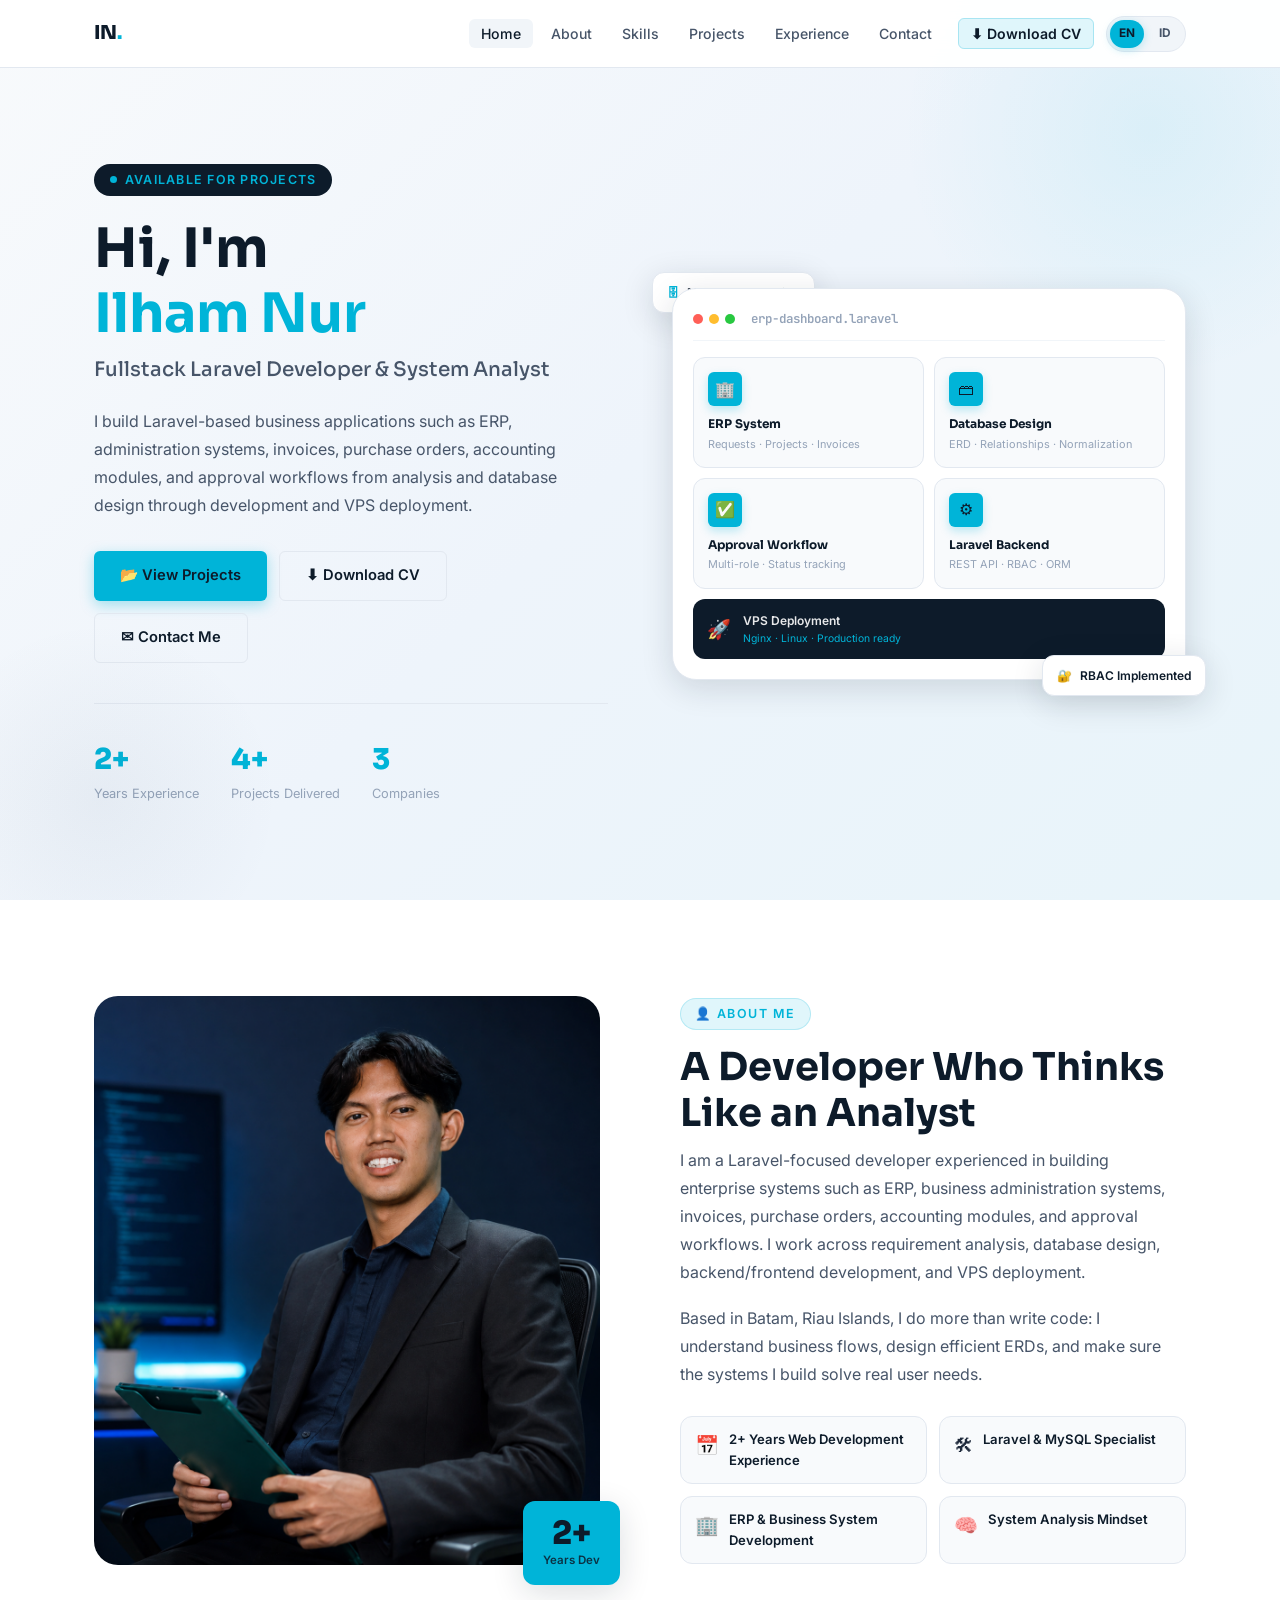
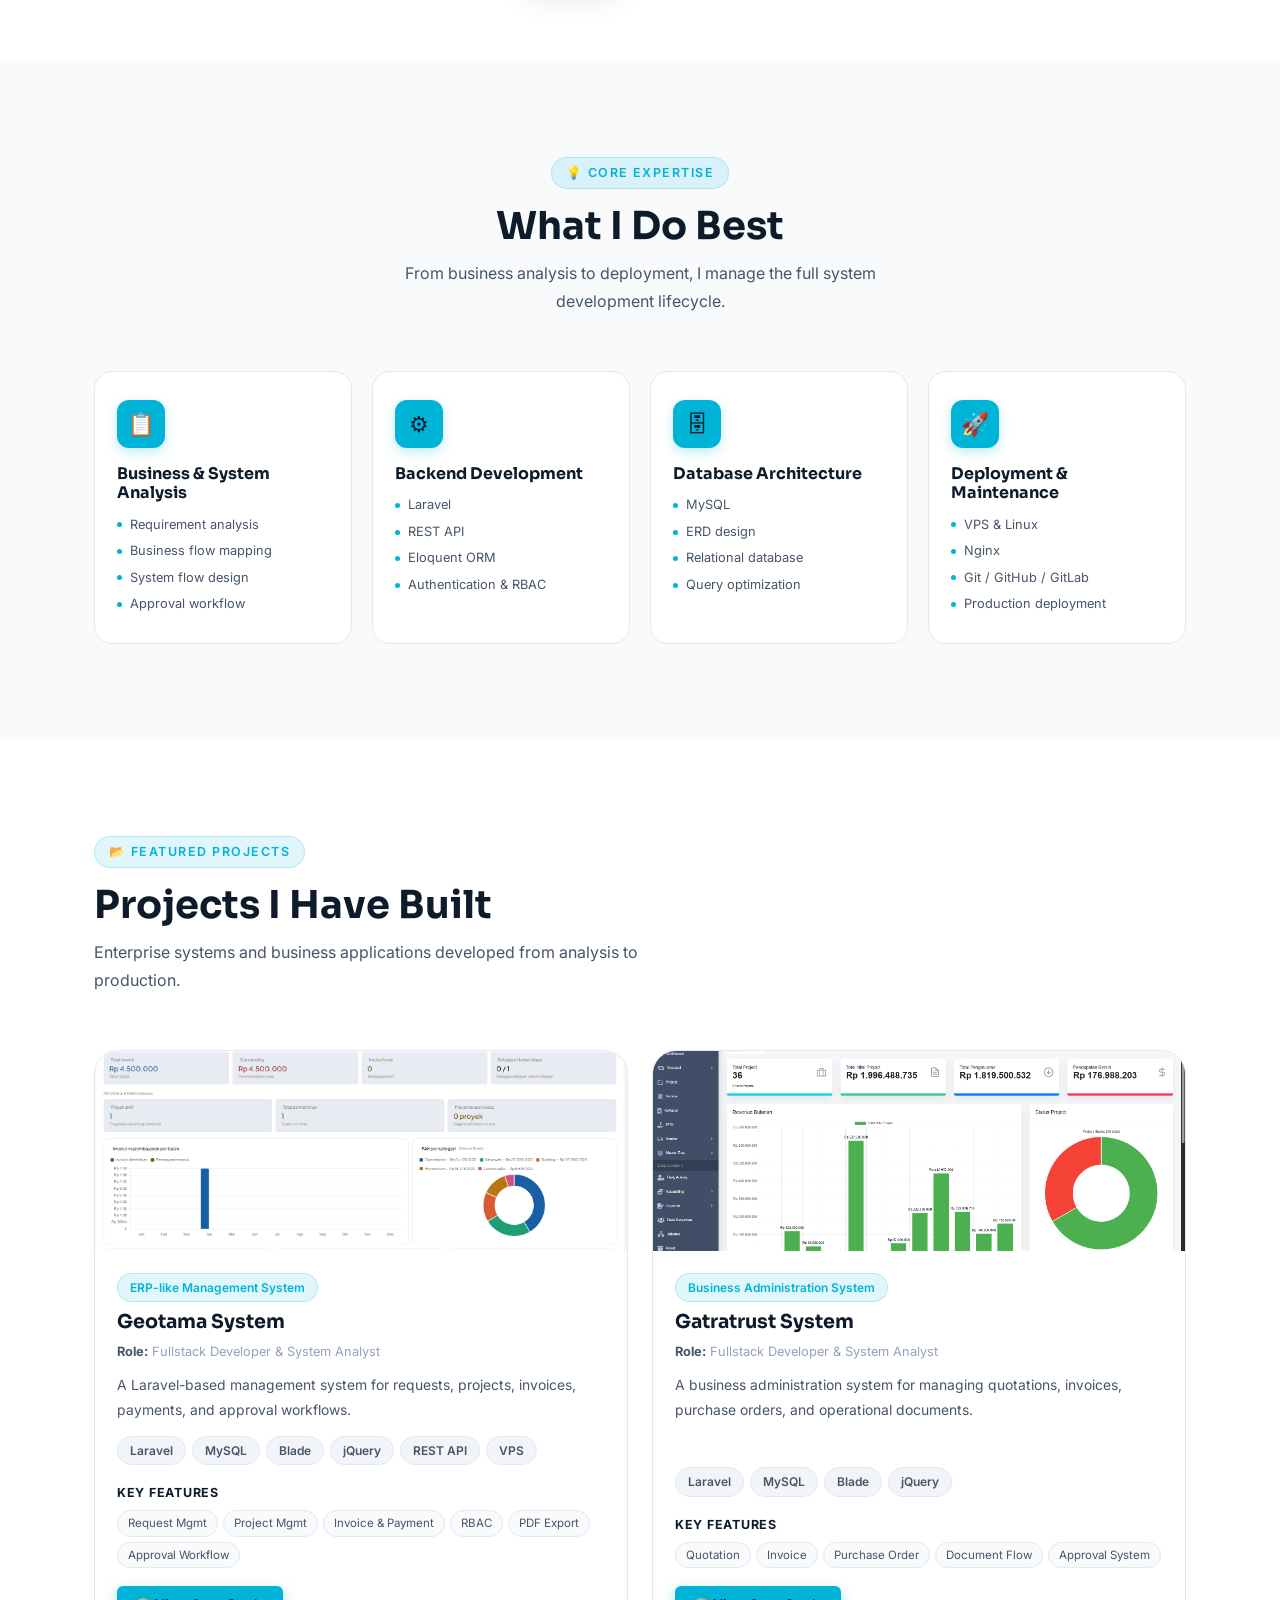
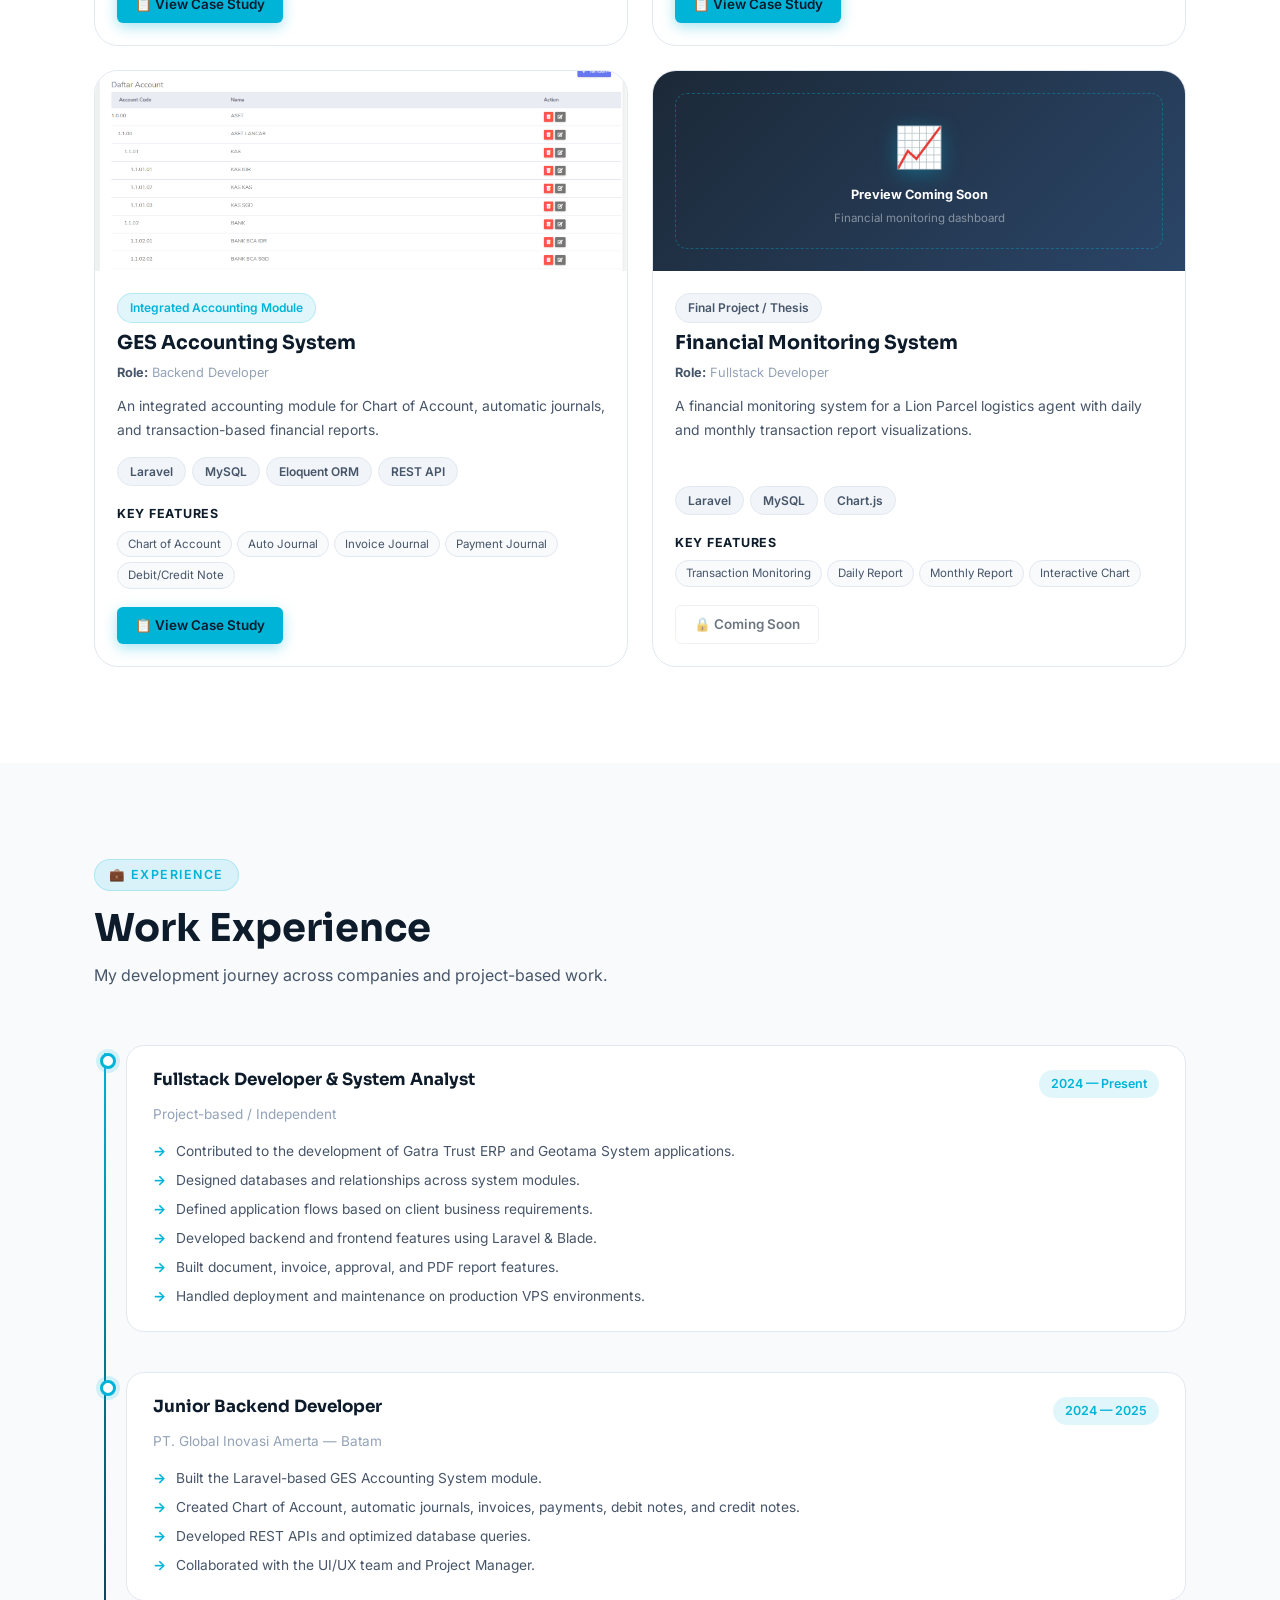
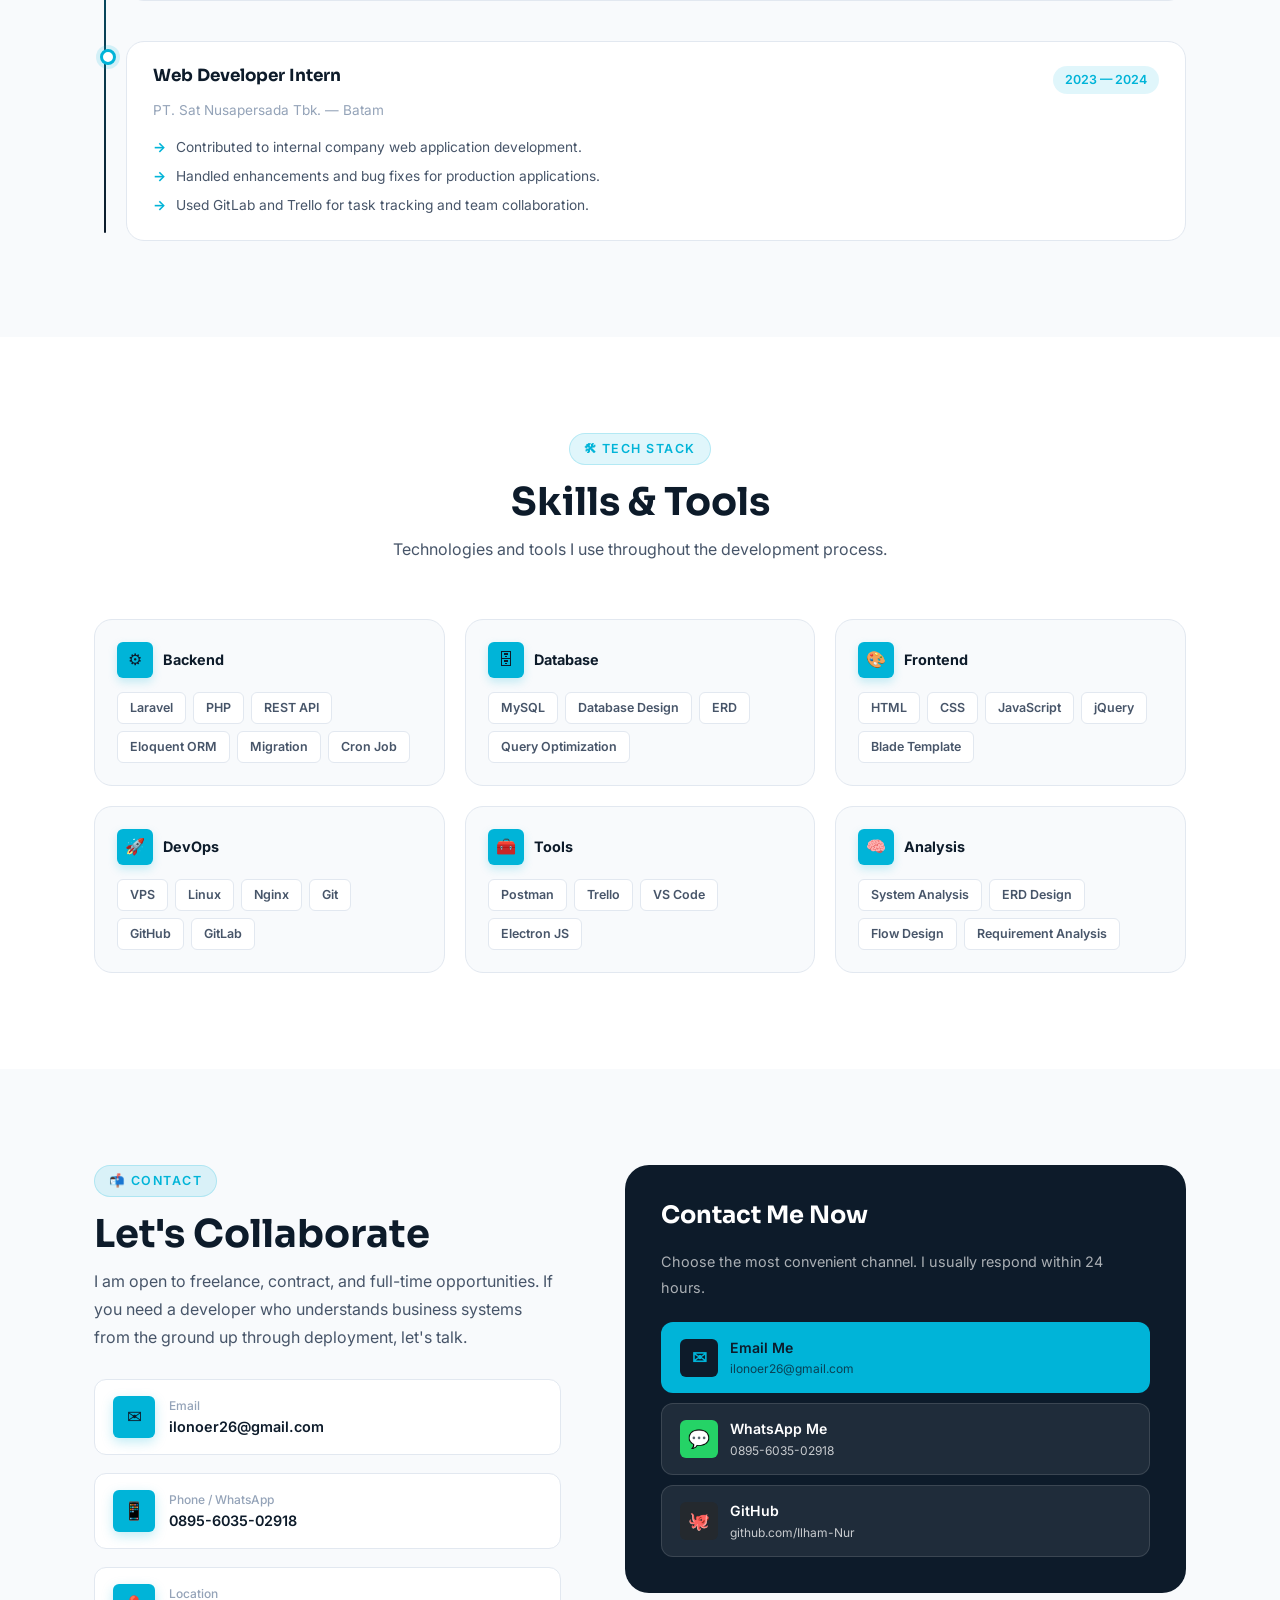
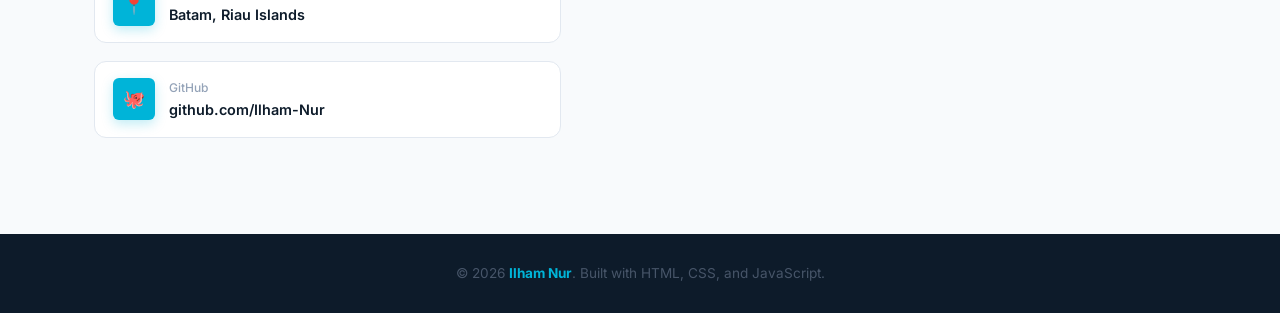
==== index.html @ fcacffdc "Initial portfolio website" ====
<!DOCTYPE html>
<html lang="en">
<head>
  <meta charset="UTF-8" />
  <meta name="viewport" content="width=device-width, initial-scale=1.0" />
  <title>Ilham Nur — Fullstack Laravel Developer & System Analyst | Batam</title>
  <meta name="description" content="Ilham Nur portfolio — Fullstack Laravel Developer & System Analyst based in Batam. Experienced in building ERP, administration systems, accounting modules, and approval workflows from analysis to deployment." />
  <meta name="keywords" content="Laravel Developer, System Analyst, ERP, Fullstack Developer, Batam, PHP, MySQL, REST API, Web Developer" />
  <meta property="og:title"       content="Ilham Nur — Fullstack Laravel Developer & System Analyst" />
  <meta property="og:description" content="Professional portfolio of Ilham Nur. Laravel, ERP systems, business administration, accounting modules, Batam." />
  <meta property="og:type"        content="website" />
  <meta property="og:image"       content="assets/img/profile.png" />
  <link rel="icon" href="assets/img/favicon.ico" type="image/x-icon" />
  <link rel="stylesheet" href="assets/css/style.css" />
  <link rel="preconnect" href="https://fonts.googleapis.com" />
  <link rel="preconnect" href="https://fonts.gstatic.com" crossorigin />
  <link href="https://fonts.googleapis.com/css2?family=Sora:wght@400;600;700;800&family=Inter:wght@400;500;600&family=JetBrains+Mono:wght@500&display=swap" rel="stylesheet" />
</head>
<body>

<!-- ═══════════════════════════════════════════
     NAVBAR
═══════════════════════════════════════════ -->
<nav class="navbar" role="navigation" aria-label="Main navigation">
  <div class="nav-inner">
    <a class="nav-logo" href="#home">IN<span>.</span></a>
    <ul class="nav-links">
      <li><a href="#home"       class="active">Home</a></li>
      <li><a href="#about">About</a></li>
      <li><a href="#expertise">Skills</a></li>
      <li><a href="#projects">Projects</a></li>
      <li><a href="#experience">Experience</a></li>
      <li><a href="#contact">Contact</a></li>
      <li><a href="assets/cv/Ilham-Nur-CV.pdf" class="nav-cv" download>⬇ Download CV</a></li>
      <li class="nav-lang" aria-label="Language selector">
        <button type="button" class="lang-btn active" data-lang-option="en">EN</button>
        <button type="button" class="lang-btn" data-lang-option="id">ID</button>
      </li>
    </ul>
    <button class="nav-hamburger" aria-label="Toggle menu" aria-expanded="false">
      <span></span><span></span><span></span>
    </button>
  </div>
</nav>

<!-- Mobile Menu -->
<nav class="nav-mobile" aria-label="Mobile navigation">
  <a href="#home">Home</a>
  <a href="#about">About</a>
  <a href="#expertise">Skills</a>
  <a href="#projects">Projects</a>
  <a href="#experience">Experience</a>
  <a href="#contact">Contact</a>
  <a href="assets/cv/Ilham-Nur-CV.pdf" class="nav-cv" download>⬇ Download CV</a>
  <div class="nav-lang nav-lang-mobile" aria-label="Language selector">
    <button type="button" class="lang-btn active" data-lang-option="en">EN</button>
    <button type="button" class="lang-btn" data-lang-option="id">ID</button>
  </div>
</nav>

<!-- ═══════════════════════════════════════════
     HERO
═══════════════════════════════════════════ -->
<section class="hero" id="home">
  <div class="container">
    <div class="hero-inner">

      <!-- Left: Text -->
      <div class="hero-left">
        <div class="hero-tag">
          <span class="dot"></span> Available for Projects
        </div>
        <h1 class="hero-title">Hi, I'm<br><span class="accent">Ilham Nur</span></h1>
        <p class="hero-role">Fullstack Laravel Developer &amp; System Analyst</p>
        <p class="hero-desc">
          I build Laravel-based business applications such as ERP, administration systems, invoices,
          purchase orders, accounting modules, and approval workflows from analysis and database design
          through development and VPS deployment.
        </p>
        <div class="hero-cta">
          <a href="#projects" class="btn btn-primary">📂 View Projects</a>
          <a href="assets/cv/Ilham-Nur-CV.pdf" class="btn btn-outline" download>⬇ Download CV</a>
          <a href="#contact" class="btn btn-outline">✉ Contact Me</a>
        </div>
        <div class="hero-stats">
          <div>
            <div class="hero-stat-num">
              <span class="counter" data-target="2" data-suffix="+">0+</span>
            </div>
            <div class="hero-stat-label">Years Experience</div>
          </div>
          <div>
            <div class="hero-stat-num">
              <span class="counter" data-target="4" data-suffix="+">0+</span>
            </div>
            <div class="hero-stat-label">Projects Delivered</div>
          </div>
          <div>
            <div class="hero-stat-num">
              <span class="counter" data-target="3" data-suffix="">0</span>
            </div>
            <div class="hero-stat-label">Companies</div>
          </div>
        </div>
      </div>

      <!-- Right: Dashboard Mockup -->
      <div class="hero-visual">
        <div style="position:relative;">
          <div class="hero-float-badge top-left">
            <span class="fbi">🗄</span> MySQL ERD Design
          </div>
          <div class="hero-dashboard">
            <div class="dash-header">
              <div class="dash-dots">
                <span></span><span></span><span></span>
              </div>
              <span class="dash-title">erp-dashboard.laravel</span>
            </div>
            <div class="dash-grid">
              <div class="dash-card">
                <div class="dash-card-icon">🏢</div>
                <div class="dash-card-label">ERP System</div>
                <div class="dash-card-sub">Requests · Projects · Invoices</div>
              </div>
              <div class="dash-card">
                <div class="dash-card-icon">🗃</div>
                <div class="dash-card-label">Database Design</div>
                <div class="dash-card-sub">ERD · Relationships · Normalization</div>
              </div>
              <div class="dash-card">
                <div class="dash-card-icon">✅</div>
                <div class="dash-card-label">Approval Workflow</div>
                <div class="dash-card-sub">Multi-role · Status tracking</div>
              </div>
              <div class="dash-card">
                <div class="dash-card-icon">⚙</div>
                <div class="dash-card-label">Laravel Backend</div>
                <div class="dash-card-sub">REST API · RBAC · ORM</div>
              </div>
            </div>
            <div class="dash-bottom">
              <div class="dash-bottom-icon">🚀</div>
              <div>
                <div class="dash-bottom-text">VPS Deployment</div>
                <div class="dash-bottom-sub">Nginx · Linux · Production ready</div>
              </div>
            </div>
          </div>
          <div class="hero-float-badge bottom-right">
            <span class="fbi">🔐</span> RBAC Implemented
          </div>
        </div>
      </div>

    </div>
  </div>
</section>

<!-- ═══════════════════════════════════════════
     ABOUT
═══════════════════════════════════════════ -->
<section class="about section" id="about">
  <div class="container">
    <div class="about-inner">

      <div class="about-img-wrap reveal">
        <div class="about-img-box">
          <img src="assets/img/profile.png" alt="Profile photo of Ilham Nur — Fullstack Laravel Developer"
               onerror="this.style.display='none'; this.nextElementSibling.style.display='block';" />
          <div class="about-img-placeholder" style="display:none;">
            <div class="pi-icon">👨‍💻</div>
            <div class="pi-text">profile.png</div>
          </div>
        </div>
        <div class="about-accent">
          <div class="num">2<span style="color:var(--navy)">+</span></div>
          <div class="lbl">Years Dev</div>
        </div>
      </div>

      <div class="reveal">
        <span class="section-label">👤 About Me</span>
        <h2 class="section-title">A Developer Who Thinks Like an Analyst</h2>
        <p style="margin-bottom:18px;">
          I am a Laravel-focused developer experienced in building enterprise systems such as ERP,
          business administration systems, invoices, purchase orders, accounting modules, and approval workflows.
          I work across requirement analysis, database design, backend/frontend development,
          and VPS deployment.
        </p>
        <p>
          Based in Batam, Riau Islands, I do more than write code: I understand business flows,
          design efficient ERDs, and make sure the systems I build solve real user needs.
        </p>
        <div class="about-highlights">
          <div class="about-hl">
            <div class="about-hl-icon">📅</div>
            <div class="about-hl-text">2+ Years Web Development Experience</div>
          </div>
          <div class="about-hl">
            <div class="about-hl-icon">🛠</div>
            <div class="about-hl-text">Laravel &amp; MySQL Specialist</div>
          </div>
          <div class="about-hl">
            <div class="about-hl-icon">🏢</div>
            <div class="about-hl-text">ERP &amp; Business System Development</div>
          </div>
          <div class="about-hl">
            <div class="about-hl-icon">🧠</div>
            <div class="about-hl-text">System Analysis Mindset</div>
          </div>
        </div>
      </div>

    </div>
  </div>
</section>

<!-- ═══════════════════════════════════════════
     CORE EXPERTISE
═══════════════════════════════════════════ -->
<section class="expertise section" id="expertise">
  <div class="container">
    <div class="section-header text-center">
      <span class="section-label">💡 Core Expertise</span>
      <h2 class="section-title">What I Do Best</h2>
      <p class="section-sub">From business analysis to deployment, I manage the full system development lifecycle.</p>
    </div>
    <div class="expertise-grid">

      <div class="exp-card reveal">
        <div class="exp-icon">📋</div>
        <h3 class="exp-title">Business &amp; System Analysis</h3>
        <ul class="exp-list">
          <li class="exp-item">Requirement analysis</li>
          <li class="exp-item">Business flow mapping</li>
          <li class="exp-item">System flow design</li>
          <li class="exp-item">Approval workflow</li>
        </ul>
      </div>

      <div class="exp-card reveal">
        <div class="exp-icon">⚙</div>
        <h3 class="exp-title">Backend Development</h3>
        <ul class="exp-list">
          <li class="exp-item">Laravel</li>
          <li class="exp-item">REST API</li>
          <li class="exp-item">Eloquent ORM</li>
          <li class="exp-item">Authentication &amp; RBAC</li>
        </ul>
      </div>

      <div class="exp-card reveal">
        <div class="exp-icon">🗄</div>
        <h3 class="exp-title">Database Architecture</h3>
        <ul class="exp-list">
          <li class="exp-item">MySQL</li>
          <li class="exp-item">ERD design</li>
          <li class="exp-item">Relational database</li>
          <li class="exp-item">Query optimization</li>
        </ul>
      </div>

      <div class="exp-card reveal">
        <div class="exp-icon">🚀</div>
        <h3 class="exp-title">Deployment &amp; Maintenance</h3>
        <ul class="exp-list">
          <li class="exp-item">VPS &amp; Linux</li>
          <li class="exp-item">Nginx</li>
          <li class="exp-item">Git / GitHub / GitLab</li>
          <li class="exp-item">Production deployment</li>
        </ul>
      </div>

    </div>
  </div>
</section>

<!-- ═══════════════════════════════════════════
     PROJECTS
═══════════════════════════════════════════ -->
<section class="projects section" id="projects">
  <div class="container">
    <div class="section-header">
      <span class="section-label">📂 Featured Projects</span>
      <h2 class="section-title">Projects I Have Built</h2>
      <p class="section-sub">Enterprise systems and business applications developed from analysis to production.</p>
    </div>
    <div class="projects-grid">

      <!-- Geotama System -->
      <div class="project-card reveal">
        <div class="project-img">
          <img src="assets/img/geotama/dashboard.png" alt="Geotama System — ERP-like Dashboard Screenshot"
               onerror="this.style.display='none'; this.nextElementSibling.style.display='block';" />
          <div class="project-img-placeholder" style="display:none;">
            <div class="pip-icon">🏢</div>
            <div class="pip-text">Geotama dashboard screenshot</div>
          </div>
        </div>
        <div class="project-body">
          <div class="project-label">
            <span class="badge badge-cyan">ERP-like Management System</span>
          </div>
          <h3 class="project-title">Geotama System</h3>
          <p class="project-role"><strong>Role:</strong> Fullstack Developer &amp; System Analyst</p>
          <p class="project-desc">
            A Laravel-based management system for requests, projects, invoices, payments, and approval workflows.
          </p>
          <div class="project-tech">
            <span class="badge">Laravel</span>
            <span class="badge">MySQL</span>
            <span class="badge">Blade</span>
            <span class="badge">jQuery</span>
            <span class="badge">REST API</span>
            <span class="badge">VPS</span>
          </div>
          <div class="project-features">
            <div class="project-features-title">Key Features</div>
            <div class="project-feature-list">
              <span class="feature-tag">Request Mgmt</span>
              <span class="feature-tag">Project Mgmt</span>
              <span class="feature-tag">Invoice &amp; Payment</span>
              <span class="feature-tag">RBAC</span>
              <span class="feature-tag">PDF Export</span>
              <span class="feature-tag">Approval Workflow</span>
            </div>
          </div>
          <div class="project-footer">
            <a href="projects/geotama-system.html" class="btn btn-primary btn-sm">📋 View Case Study</a>
          </div>
        </div>
      </div>

      <!-- Gatratrust System -->
      <div class="project-card reveal">
        <div class="project-img">
          <img src="assets/img/gatra/dashboard-gatra.png" alt="Gatratrust System — Business Administration Screenshot"
               onerror="this.style.display='none'; this.nextElementSibling.style.display='block';" />
          <div class="project-img-placeholder" style="display:none;">
            <div class="pip-icon">📄</div>
            <div class="pip-text">Gatratrust dashboard screenshot</div>
          </div>
        </div>
        <div class="project-body">
          <div class="project-label">
            <span class="badge badge-cyan">Business Administration System</span>
          </div>
          <h3 class="project-title">Gatratrust System</h3>
          <p class="project-role"><strong>Role:</strong> Fullstack Developer &amp; System Analyst</p>
          <p class="project-desc">
            A business administration system for managing quotations, invoices, purchase orders, and operational documents.
          </p>
          <div class="project-tech">
            <span class="badge">Laravel</span>
            <span class="badge">MySQL</span>
            <span class="badge">Blade</span>
            <span class="badge">jQuery</span>
          </div>
          <div class="project-features">
            <div class="project-features-title">Key Features</div>
            <div class="project-feature-list">
              <span class="feature-tag">Quotation</span>
              <span class="feature-tag">Invoice</span>
              <span class="feature-tag">Purchase Order</span>
              <span class="feature-tag">Document Flow</span>
              <span class="feature-tag">Approval System</span>
            </div>
          </div>
          <div class="project-footer">
            <a href="projects/gatratrust-system.html" class="btn btn-primary btn-sm">📋 View Case Study</a>
          </div>
        </div>
      </div>

      <!-- GES Accounting -->
      <div class="project-card reveal">
        <div class="project-img">
          <img src="assets/img/ges/chart-of-account.png" alt="GES Accounting System — Accounting Module Screenshot"
               onerror="this.style.display='none'; this.nextElementSibling.style.display='block';" />
          <div class="project-img-placeholder" style="display:none;">
            <div class="pip-icon">📊</div>
            <div class="pip-text">GES accounting screenshot</div>
          </div>
        </div>
        <div class="project-body">
          <div class="project-label">
            <span class="badge badge-cyan">Integrated Accounting Module</span>
          </div>
          <h3 class="project-title">GES Accounting System</h3>
          <p class="project-role"><strong>Role:</strong> Backend Developer</p>
          <p class="project-desc">
            An integrated accounting module for Chart of Account, automatic journals, and transaction-based financial reports.
          </p>
          <div class="project-tech">
            <span class="badge">Laravel</span>
            <span class="badge">MySQL</span>
            <span class="badge">Eloquent ORM</span>
            <span class="badge">REST API</span>
          </div>
          <div class="project-features">
            <div class="project-features-title">Key Features</div>
            <div class="project-feature-list">
              <span class="feature-tag">Chart of Account</span>
              <span class="feature-tag">Auto Journal</span>
              <span class="feature-tag">Invoice Journal</span>
              <span class="feature-tag">Payment Journal</span>
              <span class="feature-tag">Debit/Credit Note</span>
            </div>
          </div>
          <div class="project-footer">
            <a href="projects/ges-accounting-system.html" class="btn btn-primary btn-sm">📋 View Case Study</a>
          </div>
        </div>
      </div>

      <!-- Financial Monitoring -->
      <div class="project-card reveal">
        <div class="project-img project-img-empty">
          <div class="project-img-placeholder">
            <div class="pip-icon">📈</div>
            <div class="pip-text">Preview Coming Soon</div>
            <div class="pip-sub">Financial monitoring dashboard</div>
          </div>
        </div>
        <div class="project-body">
          <div class="project-label">
            <span class="badge">Final Project / Thesis</span>
          </div>
          <h3 class="project-title">Financial Monitoring System</h3>
          <p class="project-role"><strong>Role:</strong> Fullstack Developer</p>
          <p class="project-desc">
            A financial monitoring system for a Lion Parcel logistics agent with daily and monthly transaction report visualizations.
          </p>
          <div class="project-tech">
            <span class="badge">Laravel</span>
            <span class="badge">MySQL</span>
            <span class="badge">Chart.js</span>
          </div>
          <div class="project-features">
            <div class="project-features-title">Key Features</div>
            <div class="project-feature-list">
              <span class="feature-tag">Transaction Monitoring</span>
              <span class="feature-tag">Daily Report</span>
              <span class="feature-tag">Monthly Report</span>
              <span class="feature-tag">Interactive Chart</span>
            </div>
          </div>
          <div class="project-footer">
            <span class="btn btn-outline btn-sm" style="opacity:0.6;cursor:default;">🔒 Coming Soon</span>
          </div>
        </div>
      </div>

    </div>
  </div>
</section>

<!-- ═══════════════════════════════════════════
     EXPERIENCE
═══════════════════════════════════════════ -->
<section class="experience section" id="experience">
  <div class="container">
    <div class="section-header">
      <span class="section-label">💼 Experience</span>
      <h2 class="section-title">Work Experience</h2>
      <p class="section-sub">My development journey across companies and project-based work.</p>
    </div>
    <div class="timeline">

      <div class="tl-item reveal">
        <div class="tl-dot"></div>
        <div class="tl-card">
          <div class="tl-header">
            <h3 class="tl-title">Fullstack Developer &amp; System Analyst</h3>
            <span class="tl-period">2024 — Present</span>
          </div>
          <div class="tl-company">Project-based / Independent</div>
          <ul class="tl-list">
            <li>Contributed to the development of Gatra Trust ERP and Geotama System applications.</li>
            <li>Designed databases and relationships across system modules.</li>
            <li>Defined application flows based on client business requirements.</li>
            <li>Developed backend and frontend features using Laravel &amp; Blade.</li>
            <li>Built document, invoice, approval, and PDF report features.</li>
            <li>Handled deployment and maintenance on production VPS environments.</li>
          </ul>
        </div>
      </div>

      <div class="tl-item reveal">
        <div class="tl-dot"></div>
        <div class="tl-card">
          <div class="tl-header">
            <h3 class="tl-title">Junior Backend Developer</h3>
            <span class="tl-period">2024 — 2025</span>
          </div>
          <div class="tl-company">PT. Global Inovasi Amerta — Batam</div>
          <ul class="tl-list">
            <li>Built the Laravel-based GES Accounting System module.</li>
            <li>Created Chart of Account, automatic journals, invoices, payments, debit notes, and credit notes.</li>
            <li>Developed REST APIs and optimized database queries.</li>
            <li>Collaborated with the UI/UX team and Project Manager.</li>
          </ul>
        </div>
      </div>

      <div class="tl-item reveal">
        <div class="tl-dot"></div>
        <div class="tl-card">
          <div class="tl-header">
            <h3 class="tl-title">Web Developer Intern</h3>
            <span class="tl-period">2023 — 2024</span>
          </div>
          <div class="tl-company">PT. Sat Nusapersada Tbk. — Batam</div>
          <ul class="tl-list">
            <li>Contributed to internal company web application development.</li>
            <li>Handled enhancements and bug fixes for production applications.</li>
            <li>Used GitLab and Trello for task tracking and team collaboration.</li>
          </ul>
        </div>
      </div>

    </div>
  </div>
</section>

<!-- ═══════════════════════════════════════════
     SKILLS
═══════════════════════════════════════════ -->
<section class="skills section" id="skills">
  <div class="container">
    <div class="section-header text-center">
      <span class="section-label">🛠 Tech Stack</span>
      <h2 class="section-title">Skills &amp; Tools</h2>
      <p class="section-sub">Technologies and tools I use throughout the development process.</p>
    </div>
    <div class="skills-grid">

      <div class="skill-group reveal">
        <div class="skill-group-header">
          <div class="skill-group-icon">⚙</div>
          <div class="skill-group-name">Backend</div>
        </div>
        <div class="skill-badges">
          <span class="skill-badge">Laravel</span>
          <span class="skill-badge">PHP</span>
          <span class="skill-badge">REST API</span>
          <span class="skill-badge">Eloquent ORM</span>
          <span class="skill-badge">Migration</span>
          <span class="skill-badge">Cron Job</span>
        </div>
      </div>

      <div class="skill-group reveal">
        <div class="skill-group-header">
          <div class="skill-group-icon">🗄</div>
          <div class="skill-group-name">Database</div>
        </div>
        <div class="skill-badges">
          <span class="skill-badge">MySQL</span>
          <span class="skill-badge">Database Design</span>
          <span class="skill-badge">ERD</span>
          <span class="skill-badge">Query Optimization</span>
        </div>
      </div>

      <div class="skill-group reveal">
        <div class="skill-group-header">
          <div class="skill-group-icon">🎨</div>
          <div class="skill-group-name">Frontend</div>
        </div>
        <div class="skill-badges">
          <span class="skill-badge">HTML</span>
          <span class="skill-badge">CSS</span>
          <span class="skill-badge">JavaScript</span>
          <span class="skill-badge">jQuery</span>
          <span class="skill-badge">Blade Template</span>
        </div>
      </div>

      <div class="skill-group reveal">
        <div class="skill-group-header">
          <div class="skill-group-icon">🚀</div>
          <div class="skill-group-name">DevOps</div>
        </div>
        <div class="skill-badges">
          <span class="skill-badge">VPS</span>
          <span class="skill-badge">Linux</span>
          <span class="skill-badge">Nginx</span>
          <span class="skill-badge">Git</span>
          <span class="skill-badge">GitHub</span>
          <span class="skill-badge">GitLab</span>
        </div>
      </div>

      <div class="skill-group reveal">
        <div class="skill-group-header">
          <div class="skill-group-icon">🧰</div>
          <div class="skill-group-name">Tools</div>
        </div>
        <div class="skill-badges">
          <span class="skill-badge">Postman</span>
          <span class="skill-badge">Trello</span>
          <span class="skill-badge">VS Code</span>
          <span class="skill-badge">Electron JS</span>
        </div>
      </div>

      <div class="skill-group reveal">
        <div class="skill-group-header">
          <div class="skill-group-icon">🧠</div>
          <div class="skill-group-name">Analysis</div>
        </div>
        <div class="skill-badges">
          <span class="skill-badge">System Analysis</span>
          <span class="skill-badge">ERD Design</span>
          <span class="skill-badge">Flow Design</span>
          <span class="skill-badge">Requirement Analysis</span>
        </div>
      </div>

    </div>
  </div>
</section>

<!-- ═══════════════════════════════════════════
     CONTACT
═══════════════════════════════════════════ -->
<section class="contact section" id="contact">
  <div class="container">
    <div class="contact-inner">

      <div>
        <span class="section-label">📬 Contact</span>
        <h2 class="section-title">Let's Collaborate</h2>
        <p style="margin-bottom:8px;">
          I am open to freelance, contract, and full-time opportunities. If you need a developer
          who understands business systems from the ground up through deployment, let's talk.
        </p>
        <div class="contact-info">
          <div class="contact-item">
            <div class="contact-item-icon">✉</div>
            <div>
              <div class="contact-item-label">Email</div>
              <div class="contact-item-value">ilonoer26@gmail.com</div>
            </div>
          </div>
          <div class="contact-item">
            <div class="contact-item-icon">📱</div>
            <div>
              <div class="contact-item-label">Phone / WhatsApp</div>
              <div class="contact-item-value">0895-6035-02918</div>
            </div>
          </div>
          <div class="contact-item">
            <div class="contact-item-icon">📍</div>
            <div>
              <div class="contact-item-label">Location</div>
              <div class="contact-item-value">Batam, Riau Islands</div>
            </div>
          </div>
          <div class="contact-item">
            <div class="contact-item-icon">🐙</div>
            <div>
              <div class="contact-item-label">GitHub</div>
              <div class="contact-item-value">github.com/Ilham-Nur</div>
            </div>
          </div>
        </div>
      </div>

      <div class="contact-cta-card reveal">
        <h3 class="contact-cta-title">Contact Me Now</h3>
        <p class="contact-cta-desc">
          Choose the most convenient channel. I usually respond within 24 hours.
        </p>
        <div class="contact-cta-btns">
          <a href="mailto:ilonoer26@gmail.com" class="cta-btn cta-btn-email">
            <div class="cta-btn-icon">✉</div>
            <div>
              <div>Email Me</div>
              <div class="cta-btn-label">ilonoer26@gmail.com</div>
            </div>
          </a>
          <a href="https://wa.me/6289560350291" target="_blank" rel="noopener" class="cta-btn cta-btn-wa">
            <div class="cta-btn-icon">💬</div>
            <div>
              <div>WhatsApp Me</div>
              <div class="cta-btn-label">0895-6035-02918</div>
            </div>
          </a>
          <a href="https://github.com/Ilham-Nur" target="_blank" rel="noopener" class="cta-btn cta-btn-gh">
            <div class="cta-btn-icon">🐙</div>
            <div>
              <div>GitHub</div>
              <div class="cta-btn-label">github.com/Ilham-Nur</div>
            </div>
          </a>
        </div>
      </div>

    </div>
  </div>
</section>

<!-- ═══════════════════════════════════════════
     FOOTER
═══════════════════════════════════════════ -->
<footer class="footer">
  <div class="container">
    <p>© 2026 <strong>Ilham Nur</strong>. Built with HTML, CSS, and JavaScript.</p>
  </div>
</footer>

<!-- Back to top -->
<button class="back-to-top" aria-label="Back to top">↑</button>

<script src="assets/js/main.js"></script>
</body>
</html>
---- assets/css/style.css ----
/* ============================================================
   ILHAM NUR — PORTFOLIO STYLESHEET
   Style: Clean Corporate Dashboard / SaaS-like
   Colors: Navy, White, Light Gray, Cyan Accent
   ============================================================ */

/* ── CSS Variables ────────────────────────────────────────── */
:root {
  --navy:        #0D1B2A;
  --navy-light:  #162236;
  --navy-mid:    #1E3A5F;
  --cyan:        #00B4D8;
  --cyan-light:  #48CAE4;
  --cyan-dim:    rgba(0,180,216,0.12);
  --white:       #FFFFFF;
  --gray-50:     #F8FAFC;
  --gray-100:    #F1F5F9;
  --gray-200:    #E2E8F0;
  --gray-400:    #94A3B8;
  --gray-600:    #475569;
  --gray-800:    #1E293B;
  --text-main:   #1E293B;
  --text-sub:    #475569;
  --text-muted:  #94A3B8;
  --border:      #E2E8F0;
  --shadow-sm:   0 1px 3px rgba(0,0,0,0.08);
  --shadow-md:   0 4px 16px rgba(13,27,42,0.10);
  --shadow-lg:   0 8px 32px rgba(13,27,42,0.14);
  --radius-sm:   6px;
  --radius-md:   12px;
  --radius-lg:   18px;
  --radius-xl:   24px;
  --font-display:'Sora', 'Segoe UI', sans-serif;
  --font-body:   'Inter', 'Segoe UI', sans-serif;
  --font-mono:   'JetBrains Mono', 'Courier New', monospace;
  --nav-h:       68px;
  --transition:  0.25s ease;
}

/* ── Reset & Base ─────────────────────────────────────────── */
*, *::before, *::after { box-sizing: border-box; margin: 0; padding: 0; }
html { scroll-behavior: smooth; font-size: 16px; }
body {
  font-family: var(--font-body);
  color: var(--text-main);
  background: var(--white);
  line-height: 1.6;
  overflow-x: hidden;
}
a { text-decoration: none; color: inherit; }
ul { list-style: none; }
img { max-width: 100%; display: block; }
button { cursor: pointer; border: none; background: none; font-family: inherit; }

/* ── Typography ───────────────────────────────────────────── */
h1, h2, h3, h4, h5 { font-family: var(--font-display); font-weight: 700; line-height: 1.2; }
h1 { font-size: clamp(2.2rem, 5vw, 3.4rem); }
h2 { font-size: clamp(1.7rem, 3.5vw, 2.4rem); }
h3 { font-size: clamp(1.1rem, 2vw, 1.35rem); }
p  { color: var(--text-sub); line-height: 1.75; }

/* ── Utility Classes ──────────────────────────────────────── */
.container { max-width: 1140px; margin: 0 auto; padding: 0 24px; }
.section    { padding: 96px 0; }
.section-sm { padding: 64px 0; }
.section-label {
  display: inline-flex; align-items: center; gap: 8px;
  font-size: 0.78rem; font-weight: 600; letter-spacing: 0.12em;
  text-transform: uppercase; color: var(--cyan);
  background: var(--cyan-dim); border: 1px solid rgba(0,180,216,0.2);
  padding: 5px 14px; border-radius: 999px; margin-bottom: 14px;
}
.section-title { color: var(--navy); margin-bottom: 10px; }
.section-sub   { color: var(--text-sub); max-width: 560px; }
.section-header { margin-bottom: 56px; }
.text-center { text-align: center; }
.text-center .section-sub { margin: 0 auto; }

/* ── Buttons ──────────────────────────────────────────────── */
.btn {
  display: inline-flex; align-items: center; gap: 8px;
  padding: 12px 26px; border-radius: var(--radius-sm);
  font-size: 0.92rem; font-weight: 600; transition: all var(--transition);
  white-space: nowrap;
}
.btn-primary {
  background: var(--cyan); color: var(--navy);
  box-shadow: 0 4px 14px rgba(0,180,216,0.35);
}
.btn-primary:hover { background: var(--cyan-light); transform: translateY(-2px); box-shadow: 0 6px 20px rgba(0,180,216,0.45); }
.btn-outline {
  background: transparent; color: var(--navy);
  border: 1.5px solid var(--border);
}
.btn-outline:hover { border-color: var(--cyan); color: var(--cyan); background: var(--cyan-dim); }
.btn-ghost {
  background: transparent; color: var(--white);
  border: 1.5px solid rgba(255,255,255,0.3);
}
.btn-ghost:hover { border-color: var(--cyan); color: var(--cyan); background: rgba(0,180,216,0.08); }
.btn-navy {
  background: var(--navy); color: var(--white);
}
.btn-navy:hover { background: var(--navy-mid); transform: translateY(-2px); }
.btn-sm { padding: 8px 18px; font-size: 0.84rem; }

/* ── Badge / Tag ──────────────────────────────────────────── */
.badge {
  display: inline-block; font-size: 0.75rem; font-weight: 600;
  padding: 4px 12px; border-radius: 999px;
  background: var(--gray-100); color: var(--gray-600); border: 1px solid var(--border);
}
.badge-cyan  { background: var(--cyan-dim); color: var(--cyan); border-color: rgba(0,180,216,0.2); }
.badge-navy  { background: var(--navy); color: var(--white); }

/* ── Reveal animation (JS adds .visible) ─────────────────── */
.reveal {
  opacity: 0; transform: translateY(28px);
  transition: opacity 0.6s ease, transform 0.6s ease;
}
.reveal.visible { opacity: 1; transform: translateY(0); }

/* ═══════════════════════════════════════════════════════════
   NAVBAR
═══════════════════════════════════════════════════════════ */
.navbar {
  position: fixed; top: 0; left: 0; right: 0; z-index: 1000;
  height: var(--nav-h);
  background: rgba(255,255,255,0.95);
  backdrop-filter: blur(12px);
  border-bottom: 1px solid var(--border);
  transition: box-shadow var(--transition);
}
.navbar.scrolled { box-shadow: var(--shadow-md); }
.nav-inner {
  display: flex; align-items: center; justify-content: space-between;
  height: 100%; max-width: 1140px; margin: 0 auto; padding: 0 24px;
}
.nav-logo {
  font-family: var(--font-display); font-weight: 800;
  font-size: 1.2rem; color: var(--navy);
}
.nav-logo span { color: var(--cyan); }
.nav-links { display: flex; align-items: center; gap: 6px; }
.nav-links a {
  font-size: 0.88rem; font-weight: 500; color: var(--text-sub);
  padding: 6px 12px; border-radius: var(--radius-sm);
  transition: color var(--transition), background var(--transition);
}
.nav-links a:hover, .nav-links a.active { color: var(--navy); background: var(--gray-100); }
.nav-links .nav-cv {
  color: var(--navy); background: var(--cyan-dim);
  border: 1px solid rgba(0,180,216,0.25); margin-left: 8px;
  font-weight: 600;
}
.nav-links .nav-cv:hover { background: var(--cyan); color: var(--white); }
.nav-lang {
  display: inline-flex;
  align-items: center;
  gap: 4px;
  padding: 3px;
  margin-left: 6px;
  background: var(--gray-100);
  border: 1px solid var(--border);
  border-radius: 999px;
}
.lang-btn {
  min-width: 34px;
  height: 28px;
  padding: 0 9px;
  border-radius: 999px;
  color: var(--text-sub);
  font-size: 0.74rem;
  font-weight: 700;
  line-height: 1;
  transition: all var(--transition);
}
.lang-btn:hover {
  color: var(--navy);
  background: rgba(255,255,255,0.75);
}
.lang-btn.active {
  color: var(--navy);
  background: var(--cyan);
  box-shadow: 0 2px 8px rgba(0,180,216,0.25);
}

/* Hamburger */
.nav-hamburger {
  display: none; flex-direction: column; gap: 5px;
  width: 28px; cursor: pointer; padding: 4px;
}
.nav-hamburger span {
  display: block; height: 2px; width: 100%;
  background: var(--navy); border-radius: 2px;
  transition: all 0.3s ease;
}
.nav-hamburger.open span:nth-child(1) { transform: rotate(45deg) translate(5px,5px); }
.nav-hamburger.open span:nth-child(2) { opacity: 0; }
.nav-hamburger.open span:nth-child(3) { transform: rotate(-45deg) translate(5px,-5px); }

/* Mobile menu */
.nav-mobile {
  display: none; position: fixed; top: var(--nav-h); left: 0; right: 0;
  background: var(--white); border-bottom: 1px solid var(--border);
  padding: 16px 24px; z-index: 999; flex-direction: column; gap: 4px;
  box-shadow: var(--shadow-lg);
}
.nav-mobile.open { display: flex; }
.nav-mobile a {
  font-size: 0.95rem; font-weight: 500; color: var(--text-sub);
  padding: 10px 14px; border-radius: var(--radius-sm);
  transition: all var(--transition);
}
.nav-mobile a:hover { background: var(--gray-100); color: var(--navy); }
.nav-mobile .nav-cv { color: var(--cyan); font-weight: 600; }
.nav-mobile .nav-lang {
  align-self: flex-start;
  margin: 8px 0 0;
}

/* ═══════════════════════════════════════════════════════════
   HERO SECTION
═══════════════════════════════════════════════════════════ */
.hero {
  min-height: 100vh; display: flex; align-items: center;
  padding-top: var(--nav-h);
  background: linear-gradient(135deg, #f8fafc 0%, #eef4fb 50%, #e8f4fa 100%);
  position: relative; overflow: hidden;
}
.hero::before {
  content: '';
  position: absolute; top: -120px; right: -120px;
  width: 500px; height: 500px;
  background: radial-gradient(circle, rgba(0,180,216,0.08) 0%, transparent 70%);
  pointer-events: none;
}
.hero::after {
  content: '';
  position: absolute; bottom: -80px; left: -80px;
  width: 360px; height: 360px;
  background: radial-gradient(circle, rgba(30,58,95,0.05) 0%, transparent 70%);
  pointer-events: none;
}
.hero-inner {
  display: grid; grid-template-columns: 1fr 1fr;
  gap: 64px; align-items: center;
}
.hero-tag {
  display: inline-flex; align-items: center; gap: 8px;
  background: var(--navy); color: var(--cyan);
  font-size: 0.78rem; font-weight: 600; letter-spacing: 0.1em;
  text-transform: uppercase; padding: 6px 16px; border-radius: 999px;
  margin-bottom: 20px;
}
.hero-tag .dot { width: 7px; height: 7px; background: var(--cyan); border-radius: 50%; animation: pulse-dot 1.8s infinite; }
@keyframes pulse-dot {
  0%,100% { opacity: 1; transform: scale(1); }
  50% { opacity: 0.4; transform: scale(0.7); }
}
.hero-title { color: var(--navy); margin-bottom: 6px; }
.hero-title .accent { color: var(--cyan); }
.hero-role {
  font-size: clamp(1rem, 2vw, 1.25rem); color: var(--text-sub);
  font-weight: 500; margin-bottom: 20px; font-family: var(--font-display);
}
.hero-desc { max-width: 480px; margin-bottom: 32px; }
.hero-cta { display: flex; gap: 12px; flex-wrap: wrap; }
.hero-stats {
  display: flex; gap: 32px; margin-top: 40px;
  padding-top: 32px; border-top: 1px solid var(--border);
}
.hero-stat-num {
  font-family: var(--font-display); font-size: 1.8rem;
  font-weight: 800; color: var(--navy);
}
.hero-stat-num span { color: var(--cyan); }
.hero-stat-label { font-size: 0.8rem; color: var(--text-muted); margin-top: 2px; }

/* Hero visual / dashboard mockup */
.hero-visual { position: relative; }
.hero-dashboard {
  background: var(--white); border-radius: var(--radius-xl);
  box-shadow: var(--shadow-lg); border: 1px solid var(--border);
  padding: 20px; position: relative;
}
.dash-header {
  display: flex; align-items: center; gap: 8px;
  margin-bottom: 16px; padding-bottom: 12px;
  border-bottom: 1px solid var(--gray-100);
}
.dash-dots { display: flex; gap: 6px; }
.dash-dots span { width: 10px; height: 10px; border-radius: 50%; }
.dash-dots span:nth-child(1) { background: #FF5F57; }
.dash-dots span:nth-child(2) { background: #FFBD2E; }
.dash-dots span:nth-child(3) { background: #28C840; }
.dash-title { font-size: 0.78rem; font-weight: 600; color: var(--text-muted); margin-left: 8px; font-family: var(--font-mono); }
.dash-grid { display: grid; grid-template-columns: 1fr 1fr; gap: 10px; }
.dash-card {
  background: var(--gray-50); border: 1px solid var(--border);
  border-radius: var(--radius-md); padding: 14px;
  transition: all 0.3s ease;
}
.dash-card:hover { border-color: var(--cyan); background: var(--cyan-dim); transform: translateY(-2px); }
.dash-card-icon {
  width: 34px; height: 34px; border-radius: var(--radius-sm);
  background: var(--cyan); color: var(--navy);
  display: flex; align-items: center; justify-content: center;
  margin-bottom: 8px; font-size: 1rem;
  box-shadow: 0 4px 10px rgba(0,180,216,0.25);
}
.dash-card-label {
  font-size: 0.75rem; font-weight: 700; color: var(--navy);
  font-family: var(--font-display);
}
.dash-card-sub { font-size: 0.68rem; color: var(--text-muted); margin-top: 2px; }
.dash-bottom {
  margin-top: 10px; background: var(--navy); border-radius: var(--radius-md);
  padding: 12px 14px; display: flex; align-items: center; gap: 12px;
}
.dash-bottom-icon { font-size: 1.2rem; }
.dash-bottom-text { font-size: 0.75rem; font-weight: 600; color: rgba(255,255,255,0.9); }
.dash-bottom-sub  { font-size: 0.65rem; color: var(--cyan); margin-top: 1px; }
.hero-float-badge {
  position: absolute; background: var(--white); border-radius: var(--radius-md);
  padding: 10px 14px; box-shadow: var(--shadow-lg); border: 1px solid var(--border);
  font-size: 0.75rem; font-weight: 600; color: var(--navy);
  animation: float 3s ease-in-out infinite;
}
.hero-float-badge.top-left  { top: -16px; left: -20px; animation-delay: 0s; }
.hero-float-badge.bottom-right { bottom: -16px; right: -20px; animation-delay: 1.5s; }
.hero-float-badge .fbi { color: var(--cyan); margin-right: 5px; }
@keyframes float {
  0%,100% { transform: translateY(0); }
  50% { transform: translateY(-8px); }
}

/* ═══════════════════════════════════════════════════════════
   ABOUT SECTION
═══════════════════════════════════════════════════════════ */
.about { background: var(--white); }
.about-inner {
  display: grid; grid-template-columns: 1fr 1fr;
  gap: 80px; align-items: center;
}
.about-img-wrap {
  position: relative;
}
.about-img-box {
  width: 100%; aspect-ratio: 4/4.5;
  border-radius: var(--radius-xl); overflow: hidden;
  background: linear-gradient(135deg, var(--navy) 0%, var(--navy-mid) 100%);
  position: relative; display: flex; align-items: center; justify-content: center;
}
.about-img-box img {
  width: 100%; height: 100%; object-fit: cover;
}
.about-img-placeholder {
  text-align: center; color: rgba(255,255,255,0.5);
}
.about-img-placeholder .pi-icon { font-size: 4rem; margin-bottom: 8px; }
.about-img-placeholder .pi-text { font-size: 0.85rem; }
.about-accent {
  position: absolute; bottom: -20px; right: -20px;
  background: var(--cyan); color: var(--navy); font-weight: 800;
  border-radius: var(--radius-md); padding: 16px 20px; text-align: center;
  box-shadow: var(--shadow-lg);
}
.about-accent .num { font-family: var(--font-display); font-size: 2rem; line-height: 1; }
.about-accent .lbl { font-size: 0.72rem; font-weight: 600; opacity: 0.85; margin-top: 2px; }
.about-highlights {
  display: grid; grid-template-columns: 1fr 1fr; gap: 12px; margin-top: 28px;
}
.about-hl {
  display: flex; gap: 10px; align-items: flex-start;
  padding: 12px 14px; background: var(--gray-50);
  border: 1px solid var(--border); border-radius: var(--radius-md);
}
.about-hl-icon { font-size: 1.2rem; flex-shrink: 0; margin-top: 1px; }
.about-hl-text { font-size: 0.82rem; font-weight: 600; color: var(--navy); }

/* ═══════════════════════════════════════════════════════════
   EXPERTISE CARDS
═══════════════════════════════════════════════════════════ */
.expertise { background: var(--gray-50); }
.expertise-grid {
  display: grid; grid-template-columns: repeat(4, 1fr); gap: 20px;
}
.exp-card {
  background: var(--white); border: 1px solid var(--border);
  border-radius: var(--radius-lg); padding: 28px 22px;
  transition: all 0.3s ease; position: relative; overflow: hidden;
}
.exp-card::before {
  content: ''; position: absolute; top: 0; left: 0; right: 0; height: 3px;
  background: var(--cyan); transform: scaleX(0); transform-origin: left;
  transition: transform 0.3s ease;
}
.exp-card:hover { transform: translateY(-4px); box-shadow: var(--shadow-lg); border-color: rgba(0,180,216,0.2); }
.exp-card:hover::before { transform: scaleX(1); }
.exp-icon {
  width: 48px; height: 48px; background: var(--cyan); color: var(--navy); border-radius: var(--radius-md);
  display: flex; align-items: center; justify-content: center;
  font-size: 1.4rem; margin-bottom: 16px;
  box-shadow: 0 4px 12px rgba(0,180,216,0.25);
}
.exp-title { font-size: 1rem; color: var(--navy); margin-bottom: 12px; }
.exp-list { display: flex; flex-direction: column; gap: 6px; }
.exp-item {
  font-size: 0.8rem; color: var(--text-sub);
  display: flex; align-items: center; gap: 8px;
}
.exp-item::before {
  content: ''; width: 5px; height: 5px; border-radius: 50%;
  background: var(--cyan); flex-shrink: 0;
}

/* ═══════════════════════════════════════════════════════════
   PROJECTS SECTION
═══════════════════════════════════════════════════════════ */
.projects { background: var(--white); }
.projects-grid {
  display: grid; grid-template-columns: repeat(2, 1fr); gap: 24px;
}
.project-card {
  background: var(--white); border: 1px solid var(--border);
  border-radius: var(--radius-xl); overflow: hidden;
  transition: all 0.3s ease; display: flex; flex-direction: column;
}
.project-card:hover { transform: translateY(-5px); box-shadow: var(--shadow-lg); border-color: rgba(0,180,216,0.25); }
.project-img {
  width: 100%; height: 200px; overflow: hidden;
  background: linear-gradient(135deg, var(--navy) 0%, var(--navy-mid) 100%);
  position: relative; display: flex; align-items: center; justify-content: center;
}
.project-img img { width: 100%; height: 100%; object-fit: cover; }
.project-img-placeholder {
  text-align: center; color: rgba(255,255,255,0.35);
}
.project-img-placeholder .pip-icon { font-size: 2.5rem; margin-bottom: 6px; }
.project-img-placeholder .pip-text { font-size: 0.8rem; }
.project-img-placeholder .pip-sub {
  margin-top: 4px;
  color: rgba(255,255,255,0.45);
  font-size: 0.72rem;
}
.project-img-empty {
  background:
    linear-gradient(135deg, rgba(13,27,42,0.94), rgba(30,58,95,0.94)),
    repeating-linear-gradient(135deg, rgba(255,255,255,0.08) 0 1px, transparent 1px 14px);
}
.project-img-empty::before {
  content: '';
  position: absolute;
  inset: 22px;
  border: 1px dashed rgba(0,180,216,0.35);
  border-radius: var(--radius-md);
}
.project-img-empty .project-img-placeholder {
  display: block;
  position: relative;
  z-index: 1;
  color: rgba(255,255,255,0.78);
}
.project-img-empty .pip-icon {
  color: var(--cyan);
  filter: drop-shadow(0 4px 10px rgba(0,180,216,0.35));
}
.project-img-empty .pip-text {
  color: var(--white);
  font-weight: 700;
}
.project-body { padding: 22px; flex: 1; display: flex; flex-direction: column; }
.project-label { margin-bottom: 8px; }
.project-title { font-size: 1.2rem; color: var(--navy); margin-bottom: 8px; }
.project-role { font-size: 0.8rem; color: var(--text-muted); margin-bottom: 10px; }
.project-role strong { color: var(--text-sub); }
.project-desc { font-size: 0.87rem; margin-bottom: 14px; flex: 1; }
.project-tech { display: flex; flex-wrap: wrap; gap: 6px; margin-bottom: 18px; }
.project-features { margin-bottom: 18px; }
.project-features-title { font-size: 0.78rem; font-weight: 700; color: var(--navy); margin-bottom: 7px; text-transform: uppercase; letter-spacing: 0.06em; }
.project-feature-list { display: flex; flex-wrap: wrap; gap: 5px; }
.feature-tag {
  font-size: 0.72rem; color: var(--text-sub);
  background: var(--gray-50); border: 1px solid var(--border);
  padding: 3px 10px; border-radius: 999px;
}
.project-footer { display: flex; gap: 10px; }

/* ═══════════════════════════════════════════════════════════
   EXPERIENCE / TIMELINE
═══════════════════════════════════════════════════════════ */
.experience { background: var(--gray-50); }
.timeline { position: relative; padding-left: 32px; }
.timeline::before {
  content: ''; position: absolute; left: 10px; top: 8px; bottom: 8px;
  width: 2px; background: linear-gradient(to bottom, var(--cyan), var(--navy));
  border-radius: 2px;
}
.tl-item { position: relative; margin-bottom: 40px; }
.tl-item:last-child { margin-bottom: 0; }
.tl-dot {
  position: absolute; left: -26px; top: 8px;
  width: 16px; height: 16px; border-radius: 50%;
  background: var(--white); border: 3px solid var(--cyan);
  box-shadow: 0 0 0 4px rgba(0,180,216,0.15);
}
.tl-card {
  background: var(--white); border: 1px solid var(--border);
  border-radius: var(--radius-lg); padding: 24px 26px;
  transition: all 0.3s ease;
}
.tl-card:hover { box-shadow: var(--shadow-md); border-color: rgba(0,180,216,0.2); }
.tl-header { display: flex; justify-content: space-between; align-items: flex-start; margin-bottom: 6px; flex-wrap: wrap; gap: 8px; }
.tl-title { font-size: 1.05rem; color: var(--navy); }
.tl-period { font-size: 0.78rem; font-weight: 600; color: var(--cyan); background: var(--cyan-dim); padding: 4px 12px; border-radius: 999px; white-space: nowrap; }
.tl-company { font-size: 0.85rem; color: var(--text-muted); margin-bottom: 14px; }
.tl-list { display: flex; flex-direction: column; gap: 7px; }
.tl-list li {
  font-size: 0.86rem; color: var(--text-sub);
  display: flex; gap: 10px; align-items: flex-start;
}
.tl-list li::before {
  content: '→'; color: var(--cyan); font-weight: 700;
  flex-shrink: 0; margin-top: 0px;
}

/* ═══════════════════════════════════════════════════════════
   SKILLS SECTION
═══════════════════════════════════════════════════════════ */
.skills { background: var(--white); }
.skills-grid { display: grid; grid-template-columns: repeat(3, 1fr); gap: 20px; }
.skill-group {
  background: var(--gray-50); border: 1px solid var(--border);
  border-radius: var(--radius-lg); padding: 22px;
}
.skill-group-header { display: flex; align-items: center; gap: 10px; margin-bottom: 14px; }
.skill-group-icon {
  width: 36px; height: 36px; background: var(--cyan); color: var(--navy);
  border-radius: var(--radius-sm); display: flex; align-items: center; justify-content: center;
  font-size: 1rem;
  box-shadow: 0 4px 10px rgba(0,180,216,0.22);
}
.skill-group-name { font-size: 0.9rem; font-weight: 700; color: var(--navy); }
.skill-badges { display: flex; flex-wrap: wrap; gap: 7px; }
.skill-badge {
  font-size: 0.78rem; font-weight: 600; color: var(--text-sub);
  background: var(--white); border: 1px solid var(--border);
  padding: 5px 12px; border-radius: var(--radius-sm);
  transition: all var(--transition);
}
.skill-badge:hover { background: var(--navy); color: var(--white); border-color: var(--navy); }

/* ═══════════════════════════════════════════════════════════
   CONTACT SECTION
═══════════════════════════════════════════════════════════ */
.contact { background: var(--gray-50); }
.contact-inner { display: grid; grid-template-columns: 1fr 1.2fr; gap: 64px; align-items: start; }
.contact-info { display: flex; flex-direction: column; gap: 18px; margin-top: 28px; }
.contact-item {
  display: flex; align-items: center; gap: 14px;
  padding: 16px 18px; background: var(--white);
  border: 1px solid var(--border); border-radius: var(--radius-md);
  transition: all var(--transition);
}
.contact-item:hover { border-color: var(--cyan); box-shadow: var(--shadow-sm); }
.contact-item-icon {
  width: 42px; height: 42px; background: var(--cyan); color: var(--navy); border-radius: var(--radius-sm);
  display: flex; align-items: center; justify-content: center;
  font-size: 1.1rem; flex-shrink: 0;
  box-shadow: 0 4px 12px rgba(0,180,216,0.25);
}
.contact-item-label { font-size: 0.75rem; color: var(--text-muted); font-weight: 500; }
.contact-item-value { font-size: 0.9rem; font-weight: 600; color: var(--navy); }
.contact-cta-card {
  background: var(--navy); border-radius: var(--radius-xl);
  padding: 36px; display: flex; flex-direction: column; gap: 14px;
}
.contact-cta-title { font-size: 1.5rem; color: var(--white); margin-bottom: 6px; }
.contact-cta-desc { color: rgba(255,255,255,0.65); font-size: 0.9rem; margin-bottom: 8px; }
.contact-cta-btns { display: flex; flex-direction: column; gap: 10px; }
.cta-btn {
  display: flex; align-items: center; gap: 12px;
  padding: 14px 18px; border-radius: var(--radius-md);
  font-size: 0.88rem; font-weight: 600; transition: all var(--transition);
  border: 1.5px solid transparent;
}
.cta-btn-icon { width: 38px; height: 38px; border-radius: var(--radius-sm); display: flex; align-items: center; justify-content: center; font-size: 1.1rem; flex-shrink: 0; color: var(--white); }
.cta-btn-label { font-size: 0.75rem; font-weight: 400; opacity: 0.75; }
.cta-btn-email { background: var(--cyan); color: var(--navy); }
.cta-btn-email .cta-btn-icon { background: var(--navy); color: var(--cyan); }
.cta-btn-email:hover { background: var(--cyan-light); transform: translateY(-2px); }
.cta-btn-wa { background: rgba(255,255,255,0.08); color: var(--white); border-color: rgba(255,255,255,0.12); }
.cta-btn-wa .cta-btn-icon { background: #25D366; }
.cta-btn-wa:hover { background: rgba(255,255,255,0.15); transform: translateY(-2px); }
.cta-btn-gh { background: rgba(255,255,255,0.08); color: var(--white); border-color: rgba(255,255,255,0.12); }
.cta-btn-gh .cta-btn-icon { background: #24292e; }
.cta-btn-gh:hover { background: rgba(255,255,255,0.15); transform: translateY(-2px); }

/* ═══════════════════════════════════════════════════════════
   FOOTER
═══════════════════════════════════════════════════════════ */
.footer {
  background: var(--navy); color: rgba(255,255,255,0.6);
  padding: 28px 0; text-align: center; font-size: 0.85rem;
}
.footer strong { color: var(--cyan); }

/* ═══════════════════════════════════════════════════════════
   BACK TO TOP
═══════════════════════════════════════════════════════════ */
.back-to-top {
  position: fixed; bottom: 28px; right: 28px; z-index: 900;
  width: 44px; height: 44px; border-radius: 999px;
  background: var(--navy); color: var(--white);
  display: flex; align-items: center; justify-content: center;
  font-size: 1.1rem; box-shadow: var(--shadow-lg);
  opacity: 0; pointer-events: none;
  transition: all 0.3s ease;
  border: 2px solid rgba(0,180,216,0.3);
}
.back-to-top.visible { opacity: 1; pointer-events: all; }
.back-to-top:hover { background: var(--cyan); color: var(--navy); transform: translateY(-3px); }

/* ═══════════════════════════════════════════════════════════
   PROJECT DETAIL PAGE
═══════════════════════════════════════════════════════════ */
.detail-hero {
  background: linear-gradient(135deg, var(--navy) 0%, var(--navy-mid) 100%);
  padding: 100px 0 72px; margin-top: var(--nav-h);
}
.detail-back {
  display: inline-flex; align-items: center; gap: 8px;
  font-size: 0.85rem; font-weight: 600; color: rgba(255,255,255,0.7);
  background: rgba(255,255,255,0.08); border: 1px solid rgba(255,255,255,0.12);
  padding: 8px 16px; border-radius: 999px; margin-bottom: 28px;
  transition: all var(--transition);
}
.detail-back:hover { background: rgba(255,255,255,0.15); color: var(--white); }
.detail-label { margin-bottom: 12px; }
.detail-title { color: var(--white); margin-bottom: 10px; }
.detail-role-row { display: flex; align-items: center; gap: 12px; flex-wrap: wrap; margin-bottom: 18px; }
.detail-role { font-size: 0.88rem; color: rgba(255,255,255,0.65); }
.detail-tech-row { display: flex; flex-wrap: wrap; gap: 8px; }
.detail-tech-badge {
  font-size: 0.78rem; font-weight: 600;
  padding: 5px 14px; border-radius: 999px;
  background: rgba(0,180,216,0.15); color: var(--cyan);
  border: 1px solid rgba(0,180,216,0.25);
}

.detail-screenshot {
  width: 100%; background: var(--gray-100);
  border-radius: var(--radius-xl); overflow: hidden;
  margin: -40px 0 64px; box-shadow: var(--shadow-lg);
  border: 1px solid var(--border); min-height: 320px;
  display: flex; align-items: center; justify-content: center;
}
.detail-screenshot img { width: 100%; display: block; }
.screenshot-placeholder {
  text-align: center; color: var(--text-muted); padding: 64px 24px;
}
.screenshot-placeholder .sph-icon { font-size: 3.5rem; margin-bottom: 12px; }
.screenshot-placeholder .sph-text { font-size: 0.9rem; }

.detail-body { padding-bottom: 96px; }
.detail-grid { display: grid; grid-template-columns: 2fr 1fr; gap: 40px; }
.detail-section { margin-bottom: 36px; }
.detail-section-title {
  font-size: 0.78rem; font-weight: 700; letter-spacing: 0.12em;
  text-transform: uppercase; color: var(--cyan); margin-bottom: 10px;
  display: flex; align-items: center; gap: 8px;
}
.detail-section-title::after {
  content: ''; flex: 1; height: 1px; background: var(--border);
}
.detail-text { font-size: 0.92rem; color: var(--text-sub); }
.detail-list { display: flex; flex-direction: column; gap: 8px; }
.detail-list li {
  font-size: 0.88rem; color: var(--text-sub);
  display: flex; gap: 10px; align-items: flex-start;
}
.detail-list li::before { content: '✓'; color: var(--cyan); font-weight: 700; flex-shrink: 0; }

.flow-steps { display: flex; align-items: center; gap: 8px; flex-wrap: wrap; margin-top: 6px; }
.flow-step {
  background: var(--navy); color: var(--cyan);
  font-size: 0.78rem; font-weight: 600; padding: 6px 14px;
  border-radius: var(--radius-sm); white-space: nowrap;
}
.flow-arrow { color: var(--text-muted); font-size: 1rem; }

.detail-gallery {
  display: grid;
  grid-template-columns: repeat(2, minmax(0, 1fr));
  gap: 12px;
}
.gallery-item {
  background: var(--gray-50);
  border: 1px solid var(--border);
  border-radius: var(--radius-md);
  overflow: hidden;
  transition: all var(--transition);
}
.gallery-item:hover {
  border-color: rgba(0,180,216,0.35);
  box-shadow: var(--shadow-md);
  transform: translateY(-2px);
}
.gallery-link {
  display: block;
  background: var(--gray-100);
}
.gallery-item img {
  width: 100%;
  aspect-ratio: 16 / 9;
  object-fit: cover;
  transition: transform var(--transition);
}
.gallery-item:hover img {
  transform: scale(1.02);
}
.gallery-caption {
  padding: 10px 12px;
  color: var(--text-sub);
  font-size: 0.8rem;
  font-weight: 600;
}

.detail-sidebar { display: flex; flex-direction: column; gap: 20px; }
.sidebar-card {
  background: var(--gray-50); border: 1px solid var(--border);
  border-radius: var(--radius-lg); padding: 20px;
}
.sidebar-card-title { font-size: 0.82rem; font-weight: 700; color: var(--navy); margin-bottom: 12px; text-transform: uppercase; letter-spacing: 0.08em; }
.sidebar-features { display: flex; flex-direction: column; gap: 7px; }
.sidebar-feature {
  font-size: 0.82rem; color: var(--text-sub);
  display: flex; gap: 8px; align-items: center;
}
.sidebar-feature::before { content: '▹'; color: var(--cyan); }
.sidebar-tech-grid { display: flex; flex-wrap: wrap; gap: 7px; }

.detail-cta {
  background: linear-gradient(135deg, var(--navy) 0%, var(--navy-mid) 100%);
  border-radius: var(--radius-xl); padding: 40px;
  display: flex; align-items: center; justify-content: space-between; gap: 24px;
  margin-top: 48px; flex-wrap: wrap;
}
.detail-cta-text h3 { color: var(--white); margin-bottom: 6px; }
.detail-cta-text p  { color: rgba(255,255,255,0.6); font-size: 0.9rem; }

/* ═══════════════════════════════════════════════════════════
   RESPONSIVE
═══════════════════════════════════════════════════════════ */
@media (max-width: 1024px) {
  .expertise-grid { grid-template-columns: repeat(2, 1fr); }
  .skills-grid { grid-template-columns: repeat(2, 1fr); }
}

@media (max-width: 900px) {
  .hero-inner { grid-template-columns: 1fr; gap: 48px; }
  .hero-visual { display: none; }
  .about-inner { grid-template-columns: 1fr; gap: 40px; }
  .about-img-wrap { max-width: 320px; }
  .detail-grid { grid-template-columns: 1fr; }
  .contact-inner { grid-template-columns: 1fr; gap: 40px; }
}

@media (max-width: 768px) {
  .section { padding: 72px 0; }
  .nav-links { display: none; }
  .nav-hamburger { display: flex; }
  .projects-grid { grid-template-columns: 1fr; }
  .expertise-grid { grid-template-columns: 1fr; }
  .skills-grid { grid-template-columns: 1fr; }
  .hero-stats { gap: 20px; flex-wrap: wrap; }
  .about-highlights { grid-template-columns: 1fr; }
  .tl-header { flex-direction: column; }
  .detail-hero { padding: 80px 0 52px; }
  .detail-cta { flex-direction: column; text-align: center; }
  .detail-gallery { grid-template-columns: 1fr; }
}

@media (max-width: 480px) {
  .hero-cta { flex-direction: column; }
  .contact-cta-btns { gap: 8px; }
  .flow-steps { flex-direction: column; align-items: flex-start; }
}
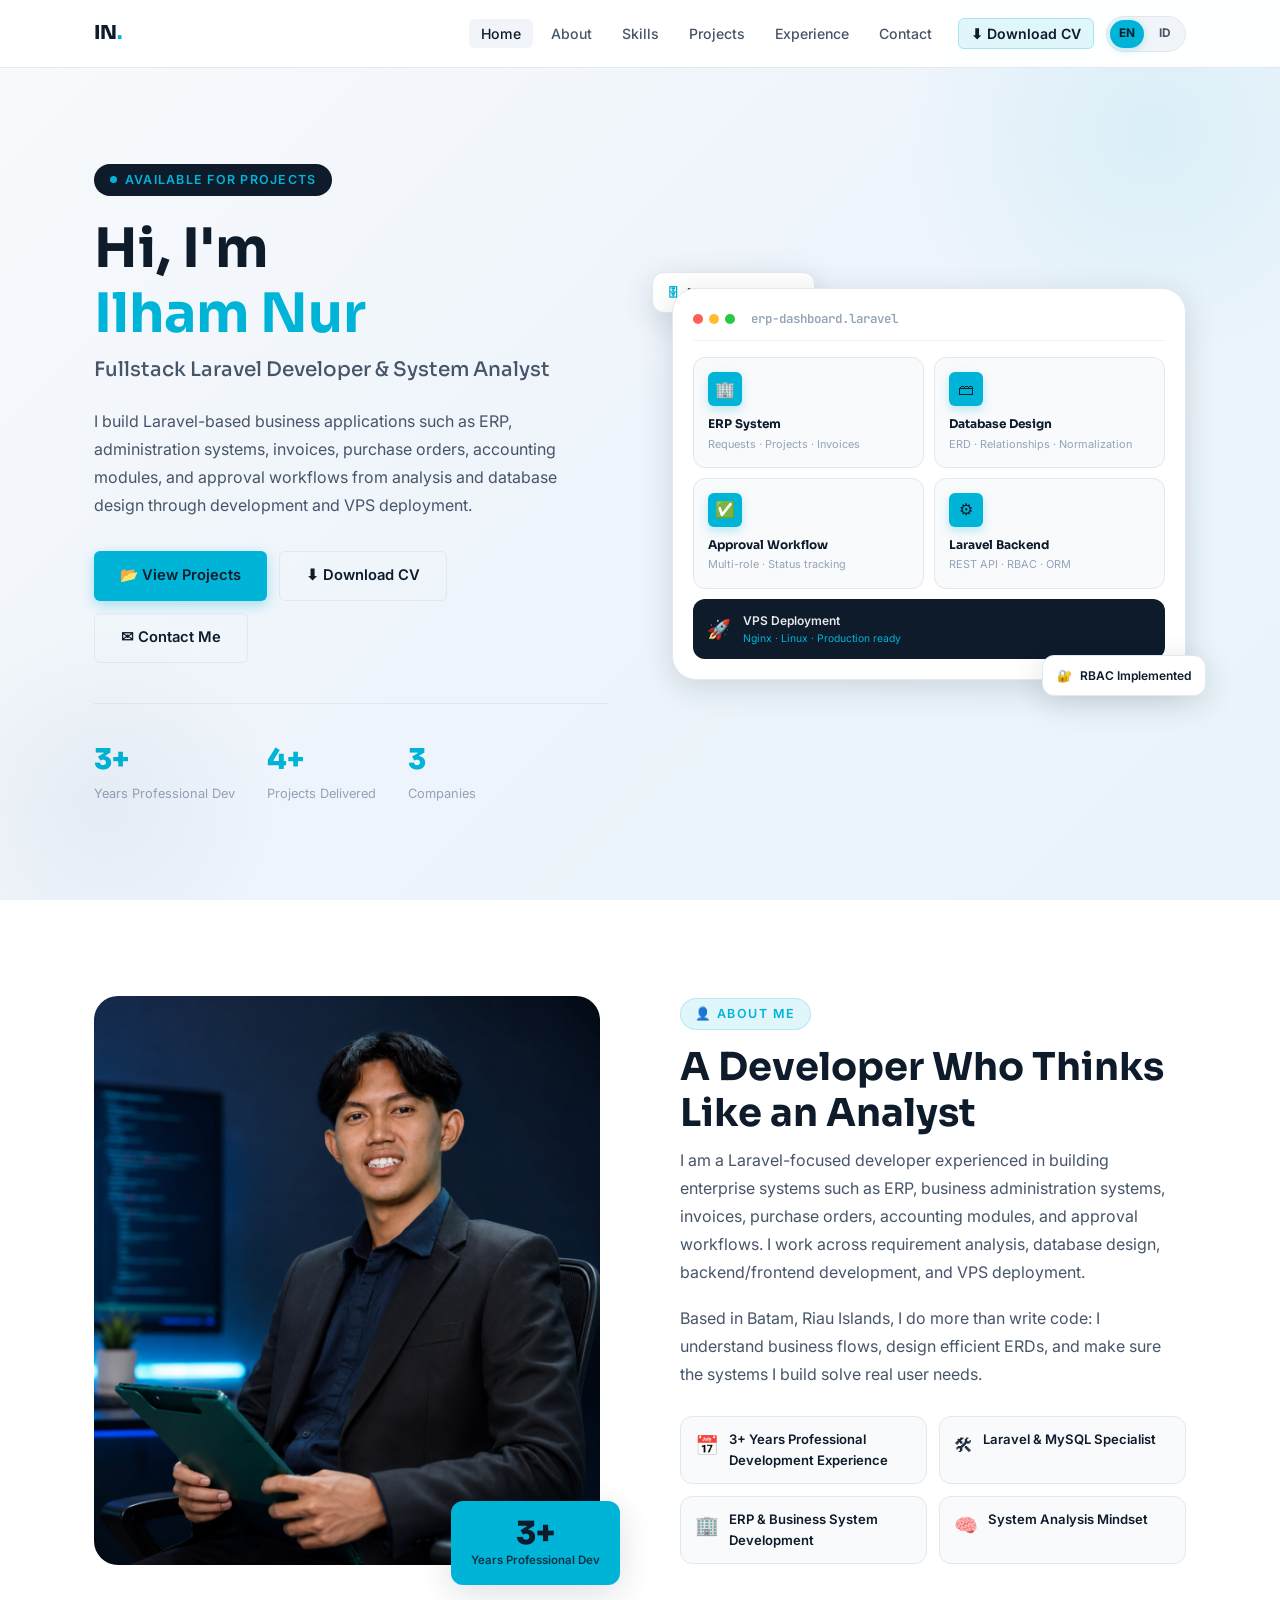
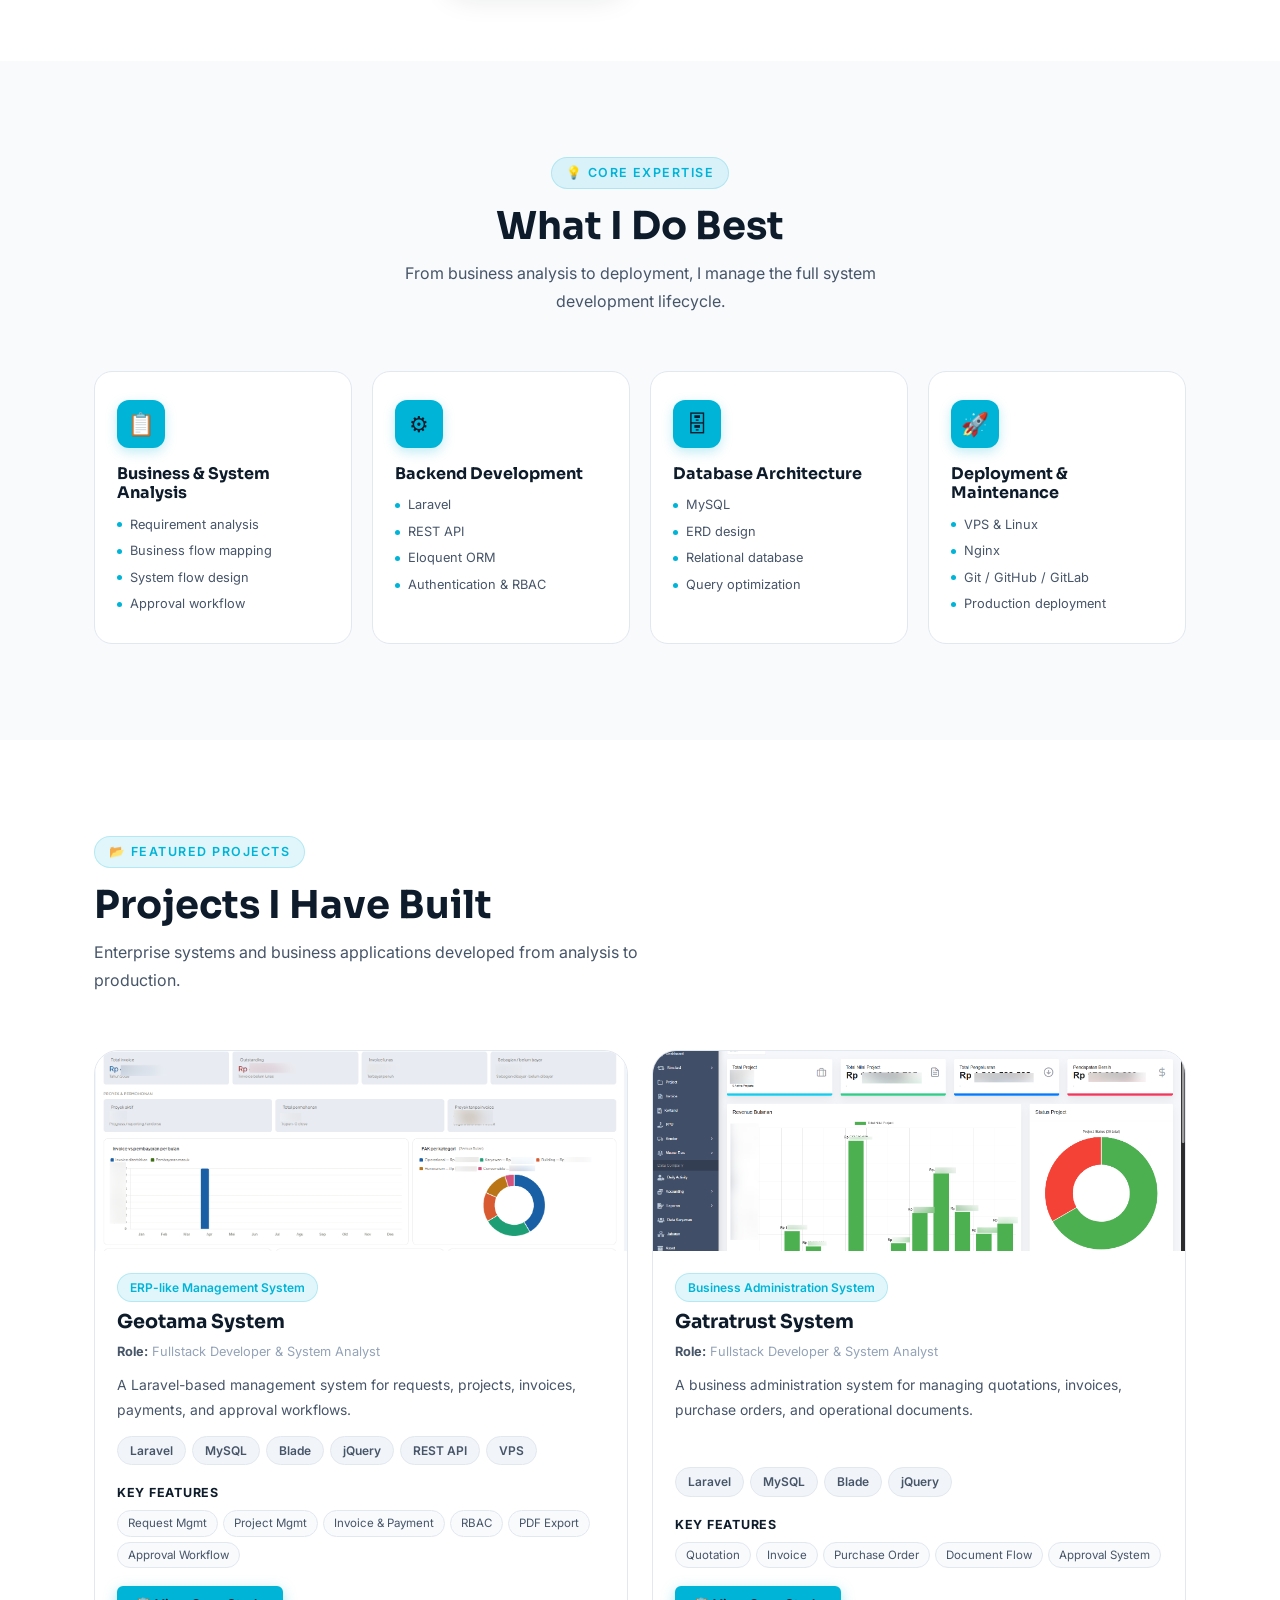
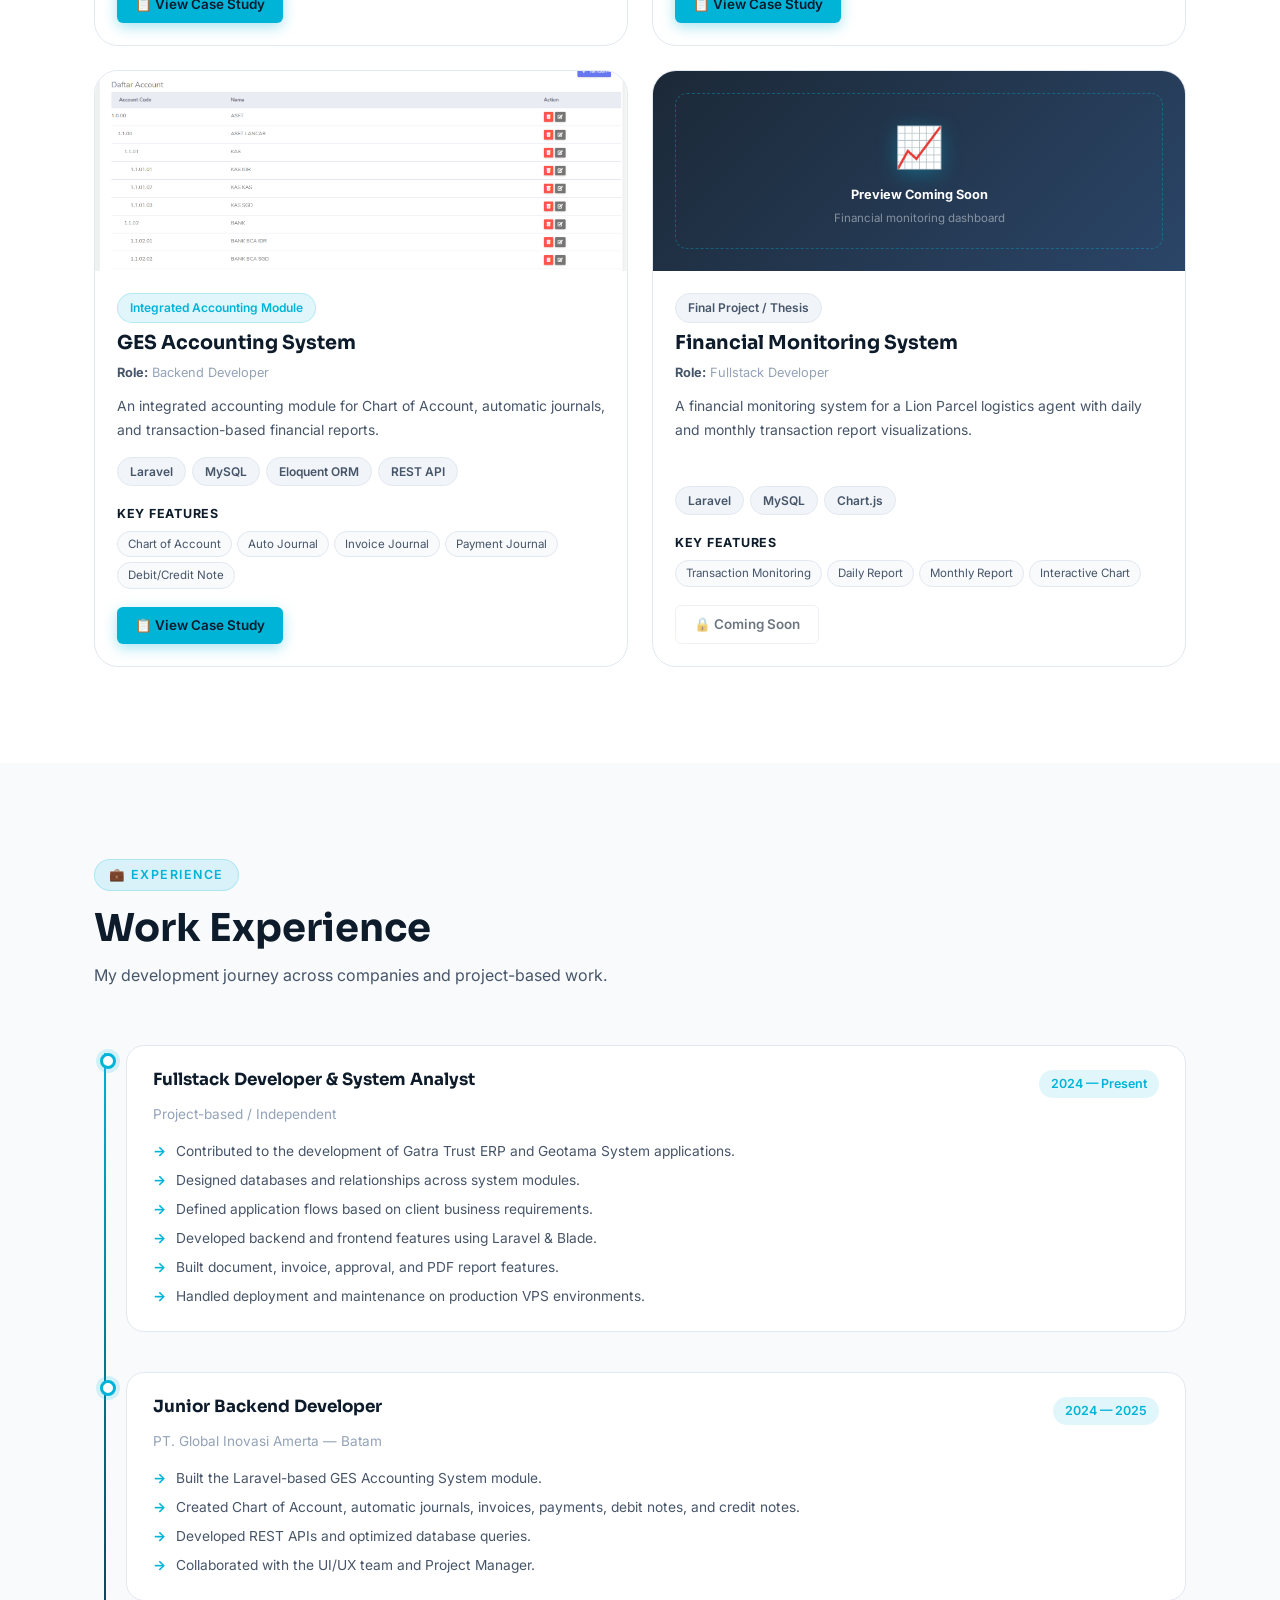
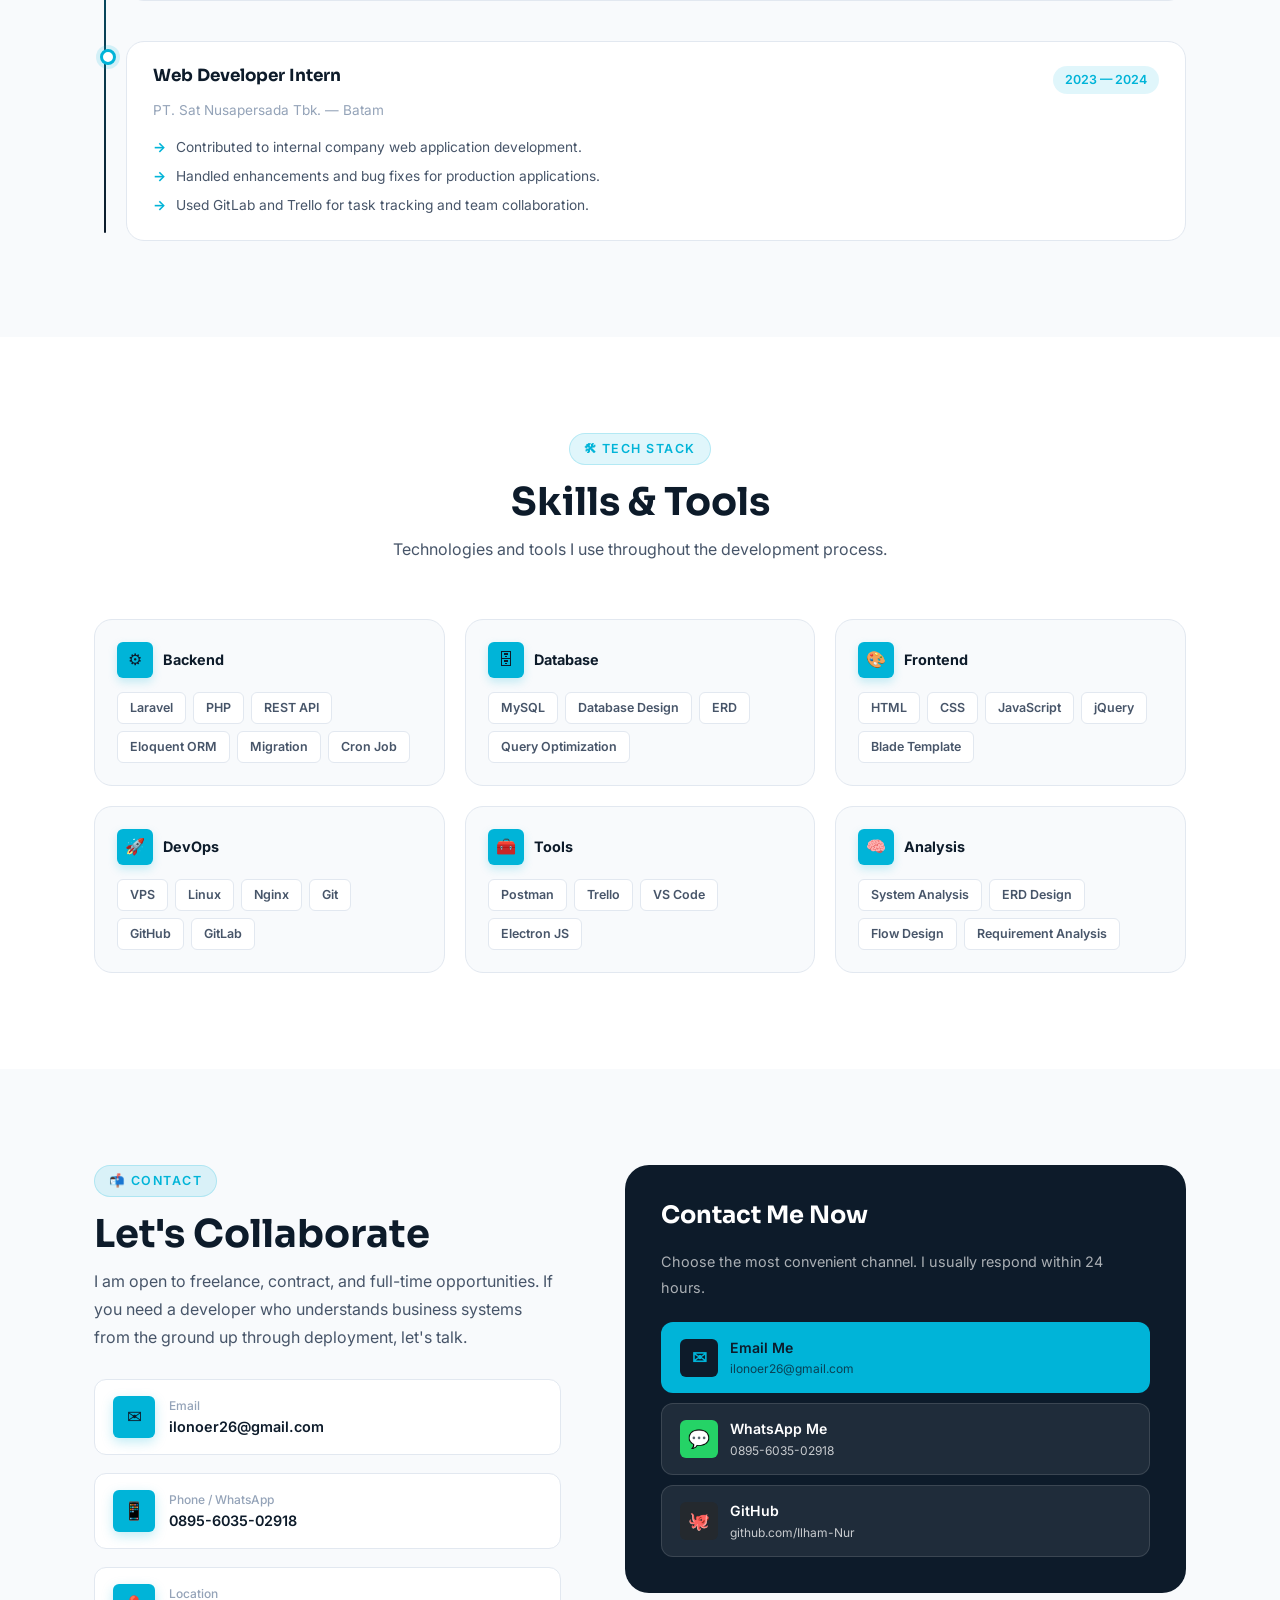
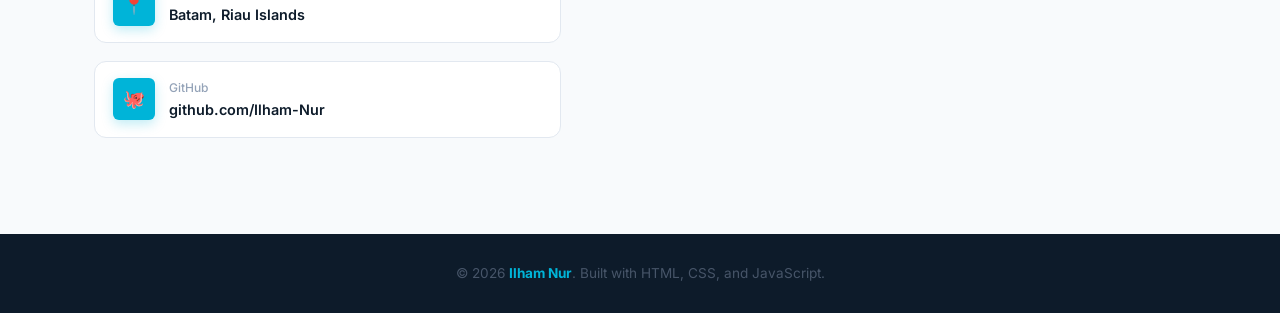
==== commit c6357f2b: "Update professional experience years" ====
--- a/index.html
+++ b/index.html
@@ -85,9 +85,9 @@
         <div class="hero-stats">
           <div>
             <div class="hero-stat-num">
-              <span class="counter" data-target="2" data-suffix="+">0+</span>
-            </div>
-            <div class="hero-stat-label">Years Experience</div>
+              <span class="counter" data-target="3" data-suffix="+">0+</span>
+            </div>
+            <div class="hero-stat-label">Years Professional Dev</div>
           </div>
           <div>
             <div class="hero-stat-num">
@@ -174,8 +174,8 @@
           </div>
         </div>
         <div class="about-accent">
-          <div class="num">2<span style="color:var(--navy)">+</span></div>
-          <div class="lbl">Years Dev</div>
+          <div class="num">3<span style="color:var(--navy)">+</span></div>
+          <div class="lbl">Years Professional Dev</div>
         </div>
       </div>
 
@@ -195,7 +195,7 @@
         <div class="about-highlights">
           <div class="about-hl">
             <div class="about-hl-icon">📅</div>
-            <div class="about-hl-text">2+ Years Web Development Experience</div>
+            <div class="about-hl-text">3+ Years Professional Development Experience</div>
           </div>
           <div class="about-hl">
             <div class="about-hl-icon">🛠</div>
--- a/assets/css/style.css
+++ b/assets/css/style.css
@@ -771,6 +771,12 @@
   .section { padding: 72px 0; }
   .nav-links { display: none; }
   .nav-hamburger { display: flex; }
+  .hero {
+    min-height: auto;
+    align-items: flex-start;
+    padding-top: calc(var(--nav-h) + 42px);
+    padding-bottom: 72px;
+  }
   .projects-grid { grid-template-columns: 1fr; }
   .expertise-grid { grid-template-columns: 1fr; }
   .skills-grid { grid-template-columns: 1fr; }
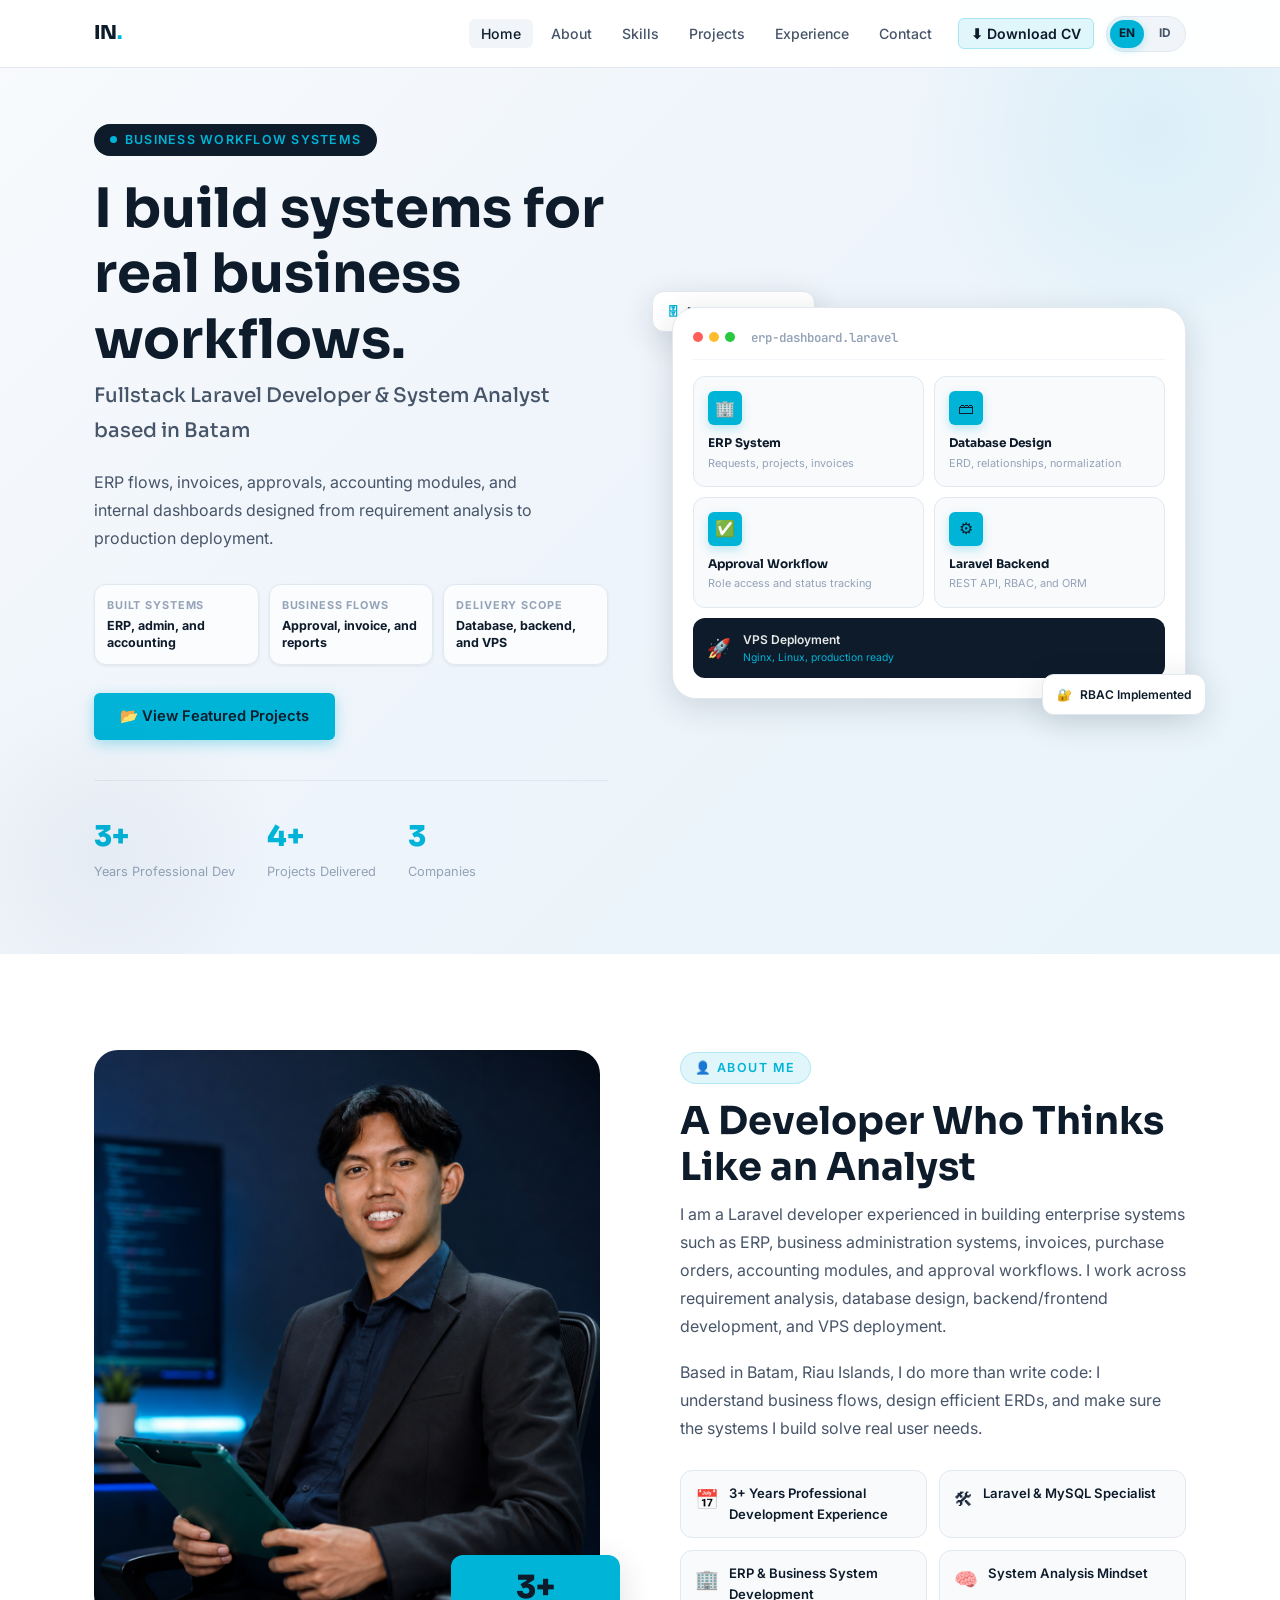
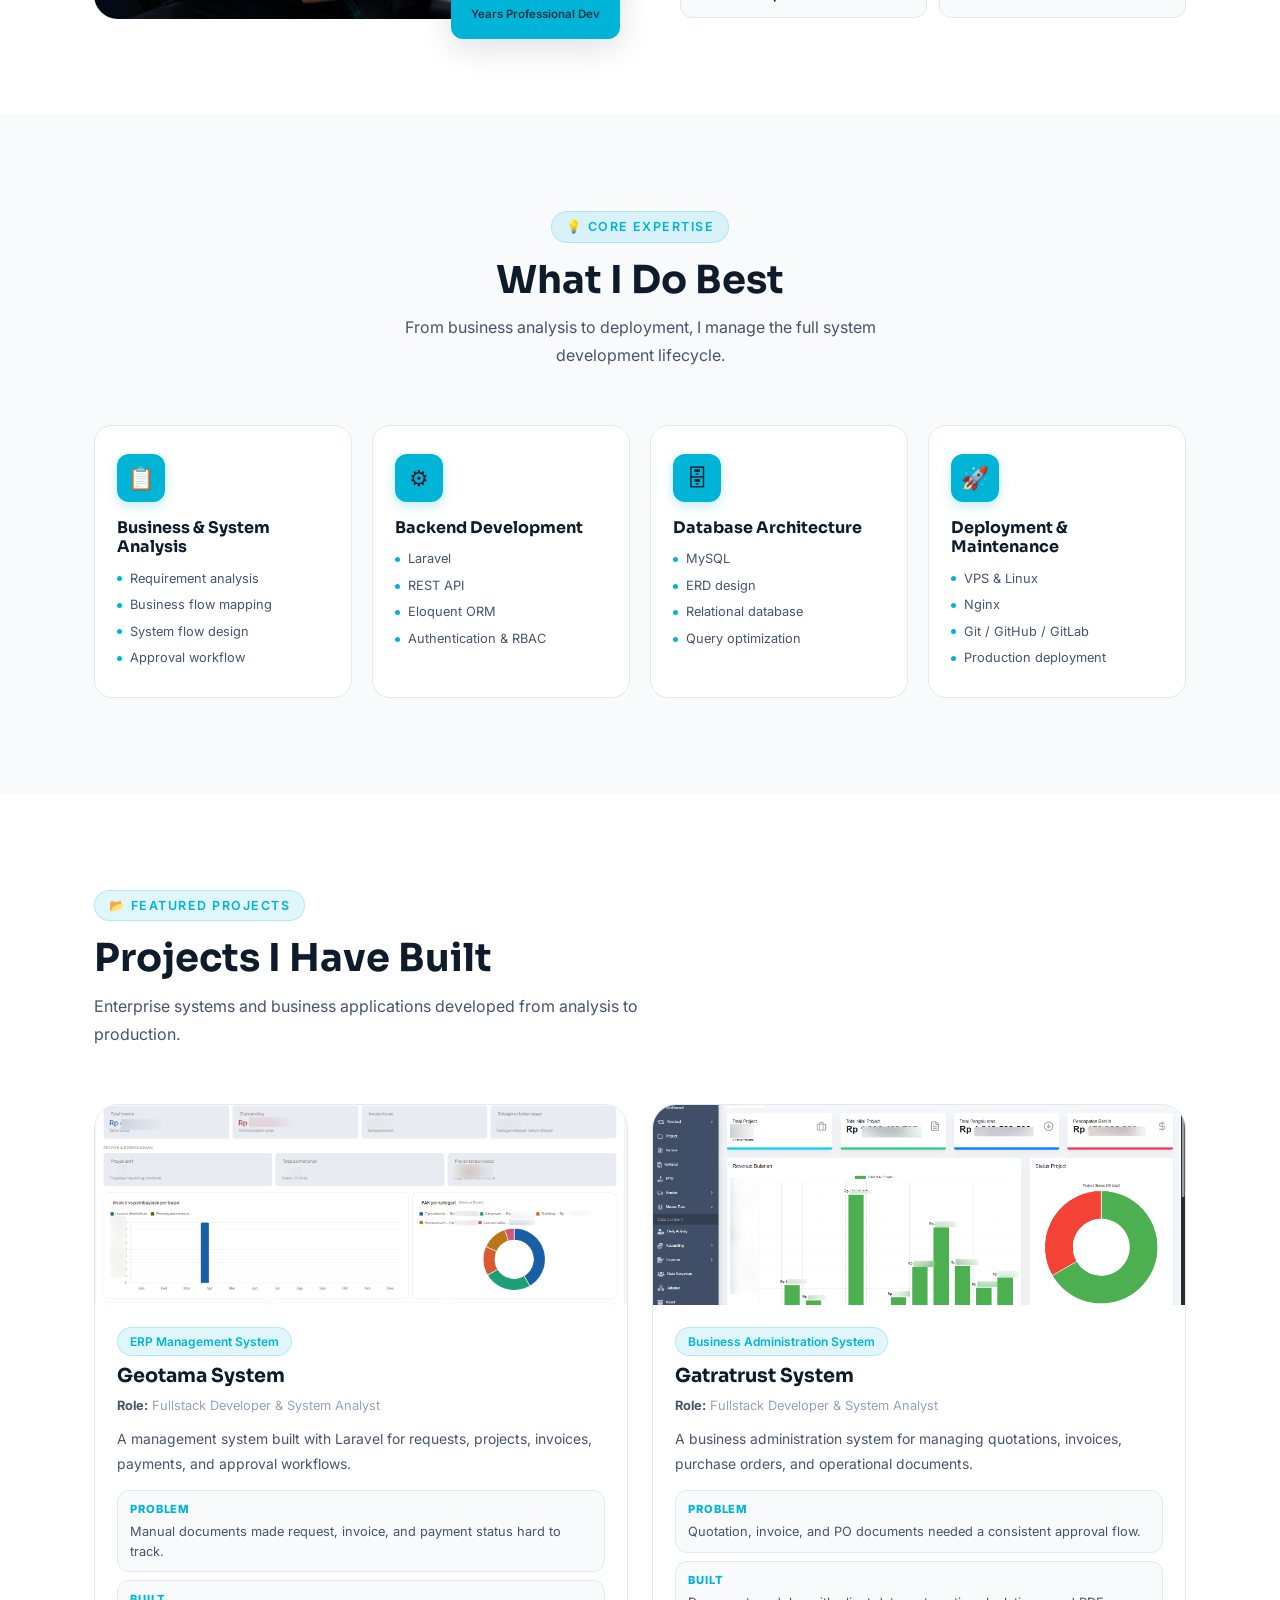
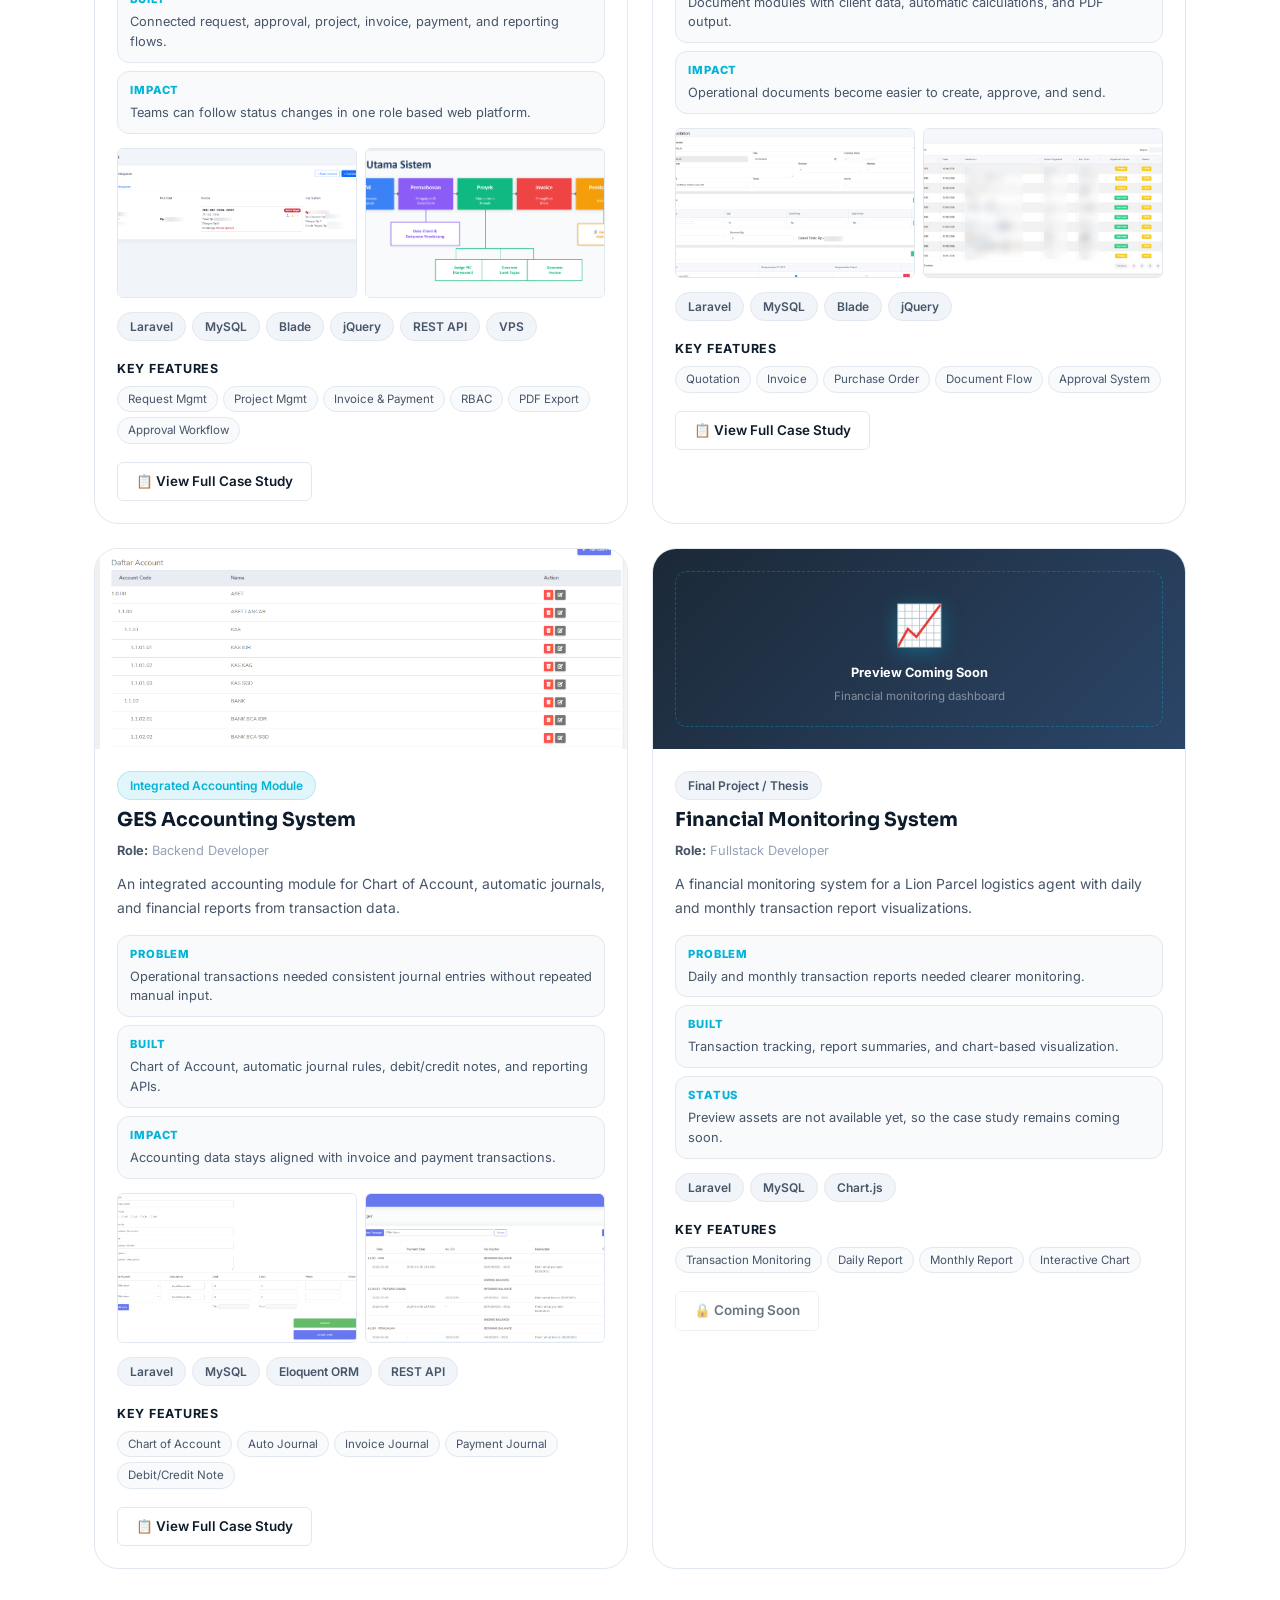
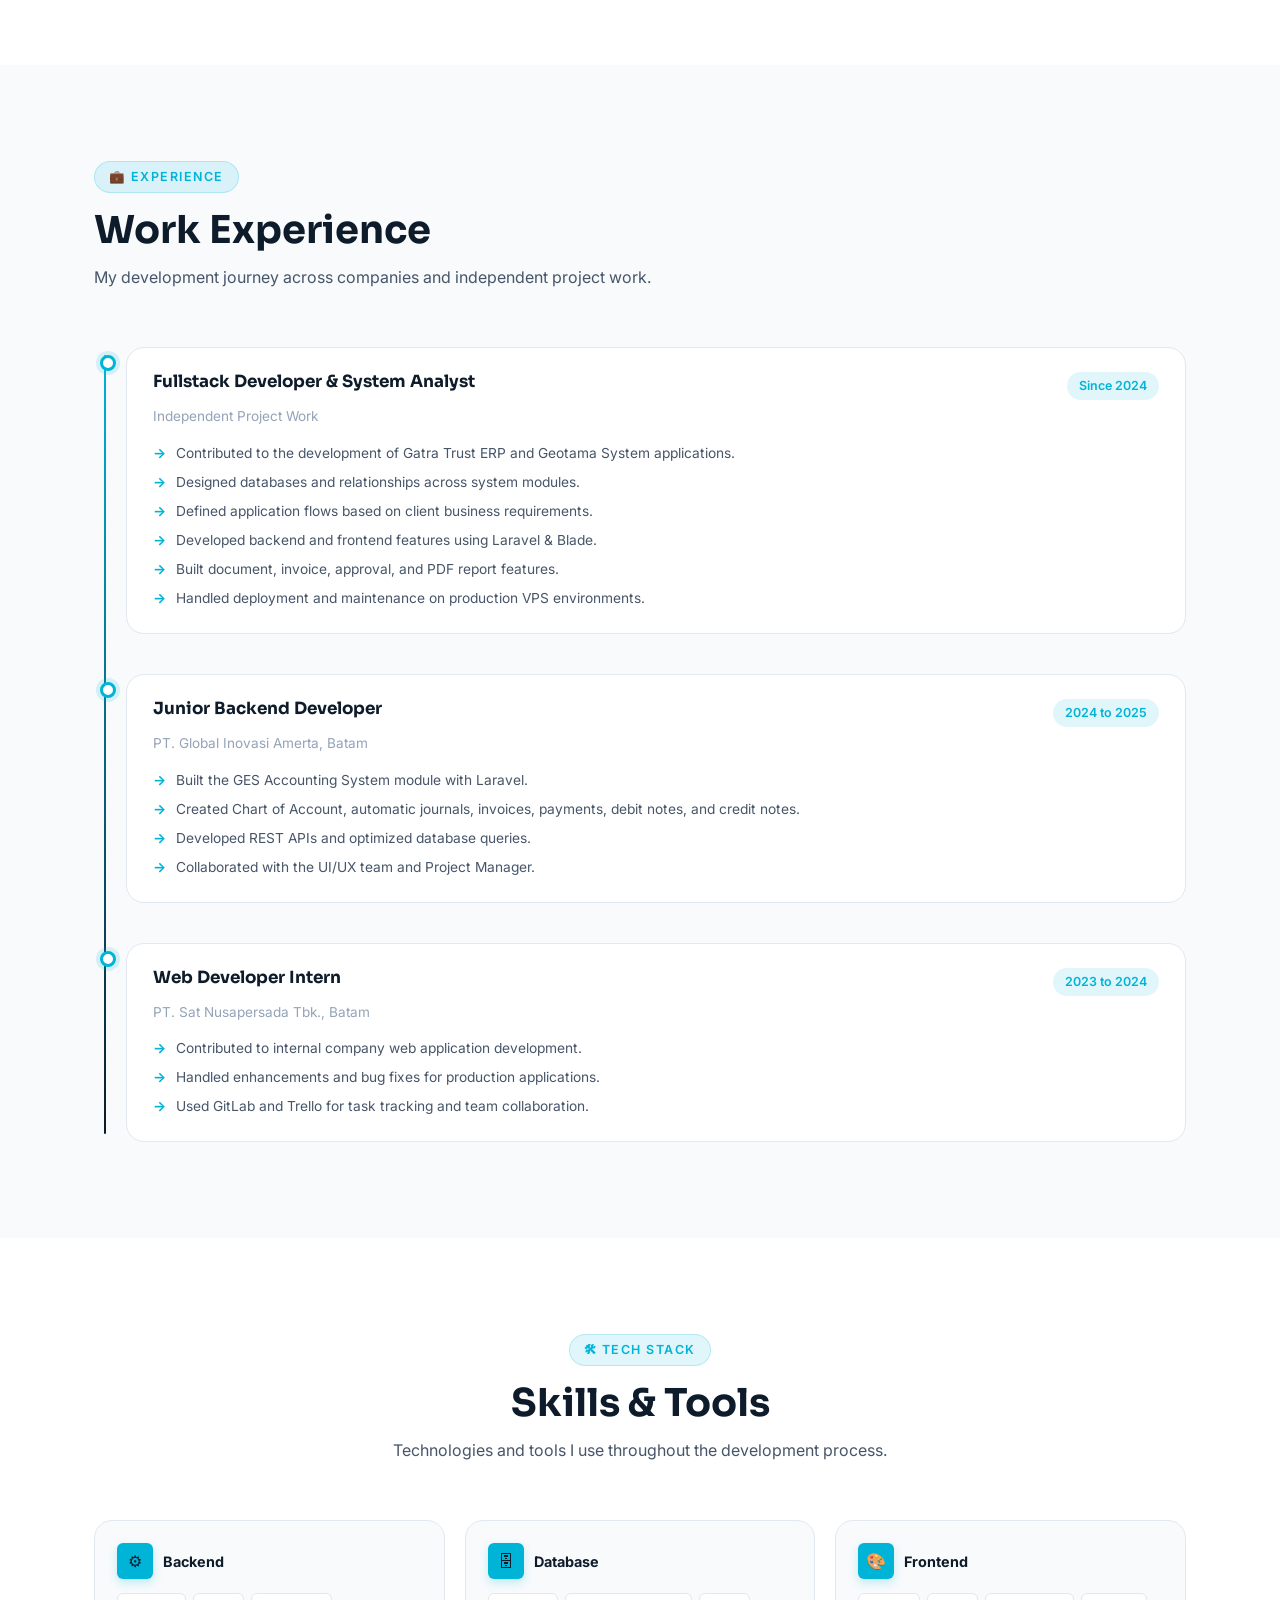
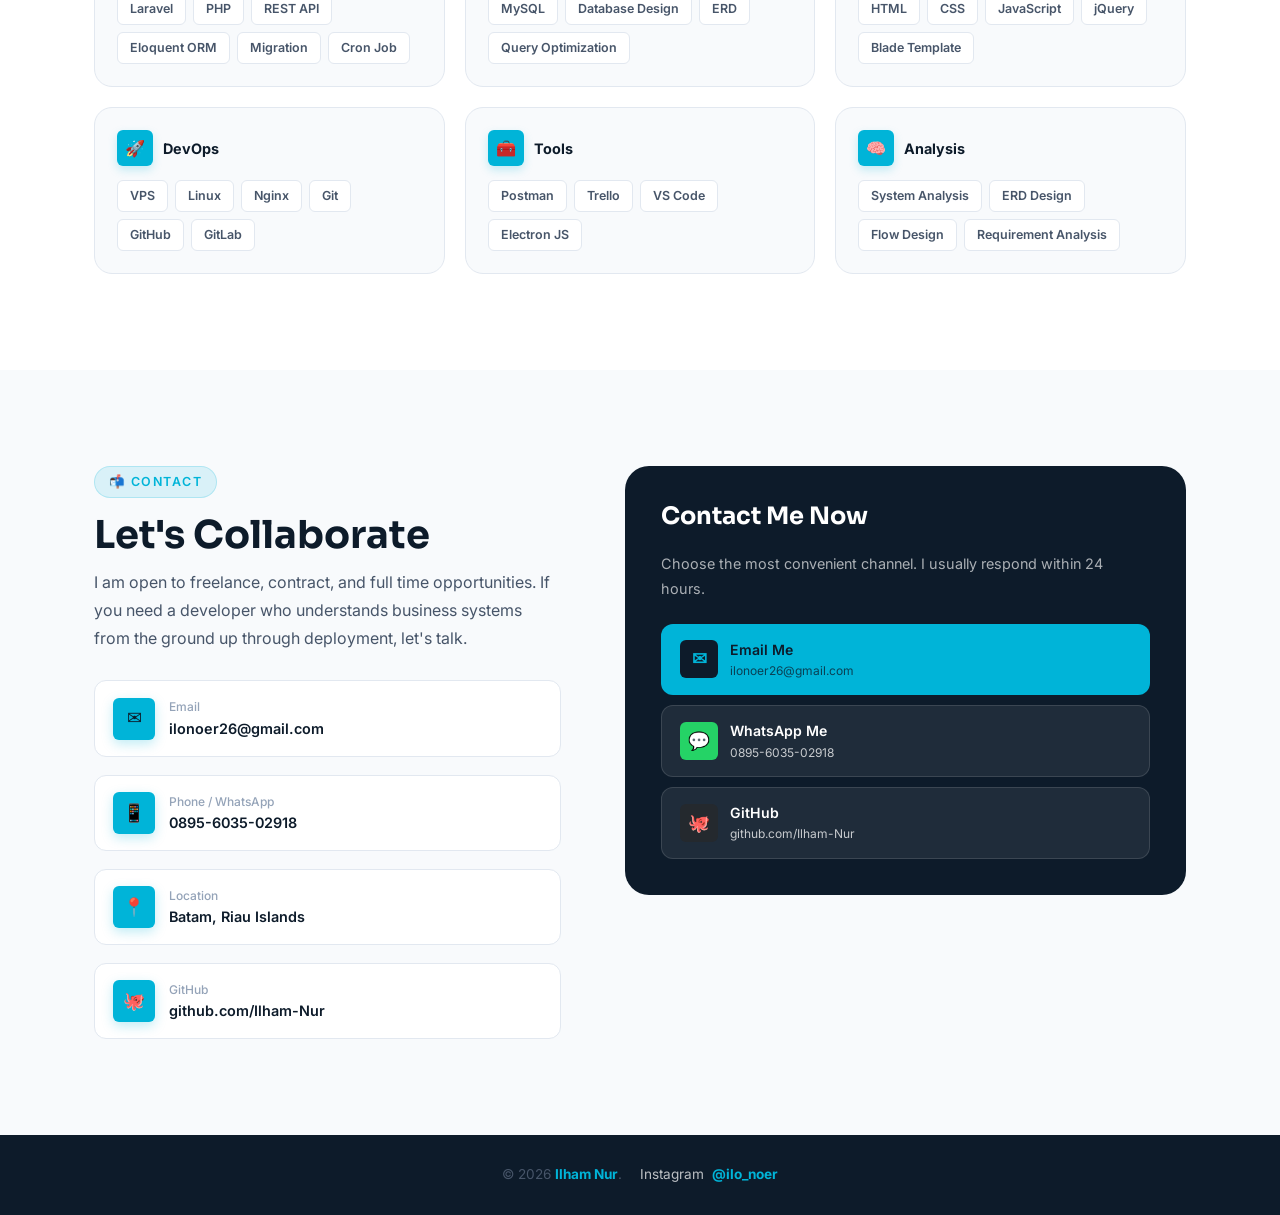
==== commit 5299e816: "update perubahan dari feedback" ====
--- a/index.html
+++ b/index.html
@@ -1,15 +1,24 @@
-<!DOCTYPE html>
+﻿<!DOCTYPE html>
 <html lang="en">
 <head>
   <meta charset="UTF-8" />
   <meta name="viewport" content="width=device-width, initial-scale=1.0" />
-  <title>Ilham Nur — Fullstack Laravel Developer & System Analyst | Batam</title>
-  <meta name="description" content="Ilham Nur portfolio — Fullstack Laravel Developer & System Analyst based in Batam. Experienced in building ERP, administration systems, accounting modules, and approval workflows from analysis to deployment." />
+  <title>Ilham Nur | Fullstack Laravel Developer & System Analyst in Batam</title>
+  <meta name="description" content="Portfolio of Ilham Nur, a Fullstack Laravel Developer and System Analyst based in Batam. Experienced in building ERP, administration systems, accounting modules, and approval workflows from analysis to deployment." />
   <meta name="keywords" content="Laravel Developer, System Analyst, ERP, Fullstack Developer, Batam, PHP, MySQL, REST API, Web Developer" />
-  <meta property="og:title"       content="Ilham Nur — Fullstack Laravel Developer & System Analyst" />
+  <link rel="canonical" href="https://ilham-nur.github.io/" />
+  <meta property="og:title"       content="Ilham Nur | Fullstack Laravel Developer & System Analyst" />
   <meta property="og:description" content="Professional portfolio of Ilham Nur. Laravel, ERP systems, business administration, accounting modules, Batam." />
   <meta property="og:type"        content="website" />
-  <meta property="og:image"       content="assets/img/profile.png" />
+  <meta property="og:url"         content="https://ilham-nur.github.io/" />
+  <meta property="og:image"       content="https://ilham-nur.github.io/assets/img/og-preview.png" />
+  <meta property="og:image:width" content="1200" />
+  <meta property="og:image:height" content="630" />
+  <meta property="og:image:alt"   content="Ilham Nur portfolio preview" />
+  <meta name="twitter:card"        content="summary_large_image" />
+  <meta name="twitter:title"       content="Ilham Nur | Fullstack Laravel Developer & System Analyst" />
+  <meta name="twitter:description" content="Professional portfolio of Ilham Nur. Laravel, ERP systems, business administration, accounting modules, Batam." />
+  <meta name="twitter:image"       content="https://ilham-nur.github.io/assets/img/og-preview.png" />
   <link rel="icon" href="assets/img/favicon.ico" type="image/x-icon" />
   <link rel="stylesheet" href="assets/css/style.css" />
   <link rel="preconnect" href="https://fonts.googleapis.com" />
@@ -68,19 +77,30 @@
       <!-- Left: Text -->
       <div class="hero-left">
         <div class="hero-tag">
-          <span class="dot"></span> Available for Projects
-        </div>
-        <h1 class="hero-title">Hi, I'm<br><span class="accent">Ilham Nur</span></h1>
-        <p class="hero-role">Fullstack Laravel Developer &amp; System Analyst</p>
+          <span class="dot"></span> Business Workflow Systems
+        </div>
+        <h1 class="hero-title">I build systems for real business workflows.</h1>
+        <p class="hero-role">Fullstack Laravel Developer &amp; System Analyst based in Batam</p>
         <p class="hero-desc">
-          I build Laravel-based business applications such as ERP, administration systems, invoices,
-          purchase orders, accounting modules, and approval workflows from analysis and database design
-          through development and VPS deployment.
+          ERP flows, invoices, approvals, accounting modules, and internal dashboards designed
+          from requirement analysis to production deployment.
         </p>
+        <div class="hero-proof">
+          <div class="hero-proof-card">
+            <span>Built Systems</span>
+            <strong>ERP, admin, and accounting</strong>
+          </div>
+          <div class="hero-proof-card">
+            <span>Business Flows</span>
+            <strong>Approval, invoice, and reports</strong>
+          </div>
+          <div class="hero-proof-card">
+            <span>Delivery Scope</span>
+            <strong>Database, backend, and VPS</strong>
+          </div>
+        </div>
         <div class="hero-cta">
-          <a href="#projects" class="btn btn-primary">📂 View Projects</a>
-          <a href="assets/cv/Ilham-Nur-CV.pdf" class="btn btn-outline" download>⬇ Download CV</a>
-          <a href="#contact" class="btn btn-outline">✉ Contact Me</a>
+          <a href="#projects" class="btn btn-primary">📂 View Featured Projects</a>
         </div>
         <div class="hero-stats">
           <div>
@@ -121,29 +141,29 @@
               <div class="dash-card">
                 <div class="dash-card-icon">🏢</div>
                 <div class="dash-card-label">ERP System</div>
-                <div class="dash-card-sub">Requests · Projects · Invoices</div>
+                <div class="dash-card-sub">Requests, projects, invoices</div>
               </div>
               <div class="dash-card">
                 <div class="dash-card-icon">🗃</div>
                 <div class="dash-card-label">Database Design</div>
-                <div class="dash-card-sub">ERD · Relationships · Normalization</div>
+                <div class="dash-card-sub">ERD, relationships, normalization</div>
               </div>
               <div class="dash-card">
                 <div class="dash-card-icon">✅</div>
                 <div class="dash-card-label">Approval Workflow</div>
-                <div class="dash-card-sub">Multi-role · Status tracking</div>
+                <div class="dash-card-sub">Role access and status tracking</div>
               </div>
               <div class="dash-card">
                 <div class="dash-card-icon">⚙</div>
                 <div class="dash-card-label">Laravel Backend</div>
-                <div class="dash-card-sub">REST API · RBAC · ORM</div>
+                <div class="dash-card-sub">REST API, RBAC, and ORM</div>
               </div>
             </div>
             <div class="dash-bottom">
               <div class="dash-bottom-icon">🚀</div>
               <div>
                 <div class="dash-bottom-text">VPS Deployment</div>
-                <div class="dash-bottom-sub">Nginx · Linux · Production ready</div>
+                <div class="dash-bottom-sub">Nginx, Linux, production ready</div>
               </div>
             </div>
           </div>
@@ -166,7 +186,7 @@
 
       <div class="about-img-wrap reveal">
         <div class="about-img-box">
-          <img src="assets/img/profile.png" alt="Profile photo of Ilham Nur — Fullstack Laravel Developer"
+          <img src="assets/img/profile.png" alt="Profile photo of Ilham Nur, Fullstack Laravel Developer"
                onerror="this.style.display='none'; this.nextElementSibling.style.display='block';" />
           <div class="about-img-placeholder" style="display:none;">
             <div class="pi-icon">👨‍💻</div>
@@ -183,7 +203,7 @@
         <span class="section-label">👤 About Me</span>
         <h2 class="section-title">A Developer Who Thinks Like an Analyst</h2>
         <p style="margin-bottom:18px;">
-          I am a Laravel-focused developer experienced in building enterprise systems such as ERP,
+          I am a Laravel developer experienced in building enterprise systems such as ERP,
           business administration systems, invoices, purchase orders, accounting modules, and approval workflows.
           I work across requirement analysis, database design, backend/frontend development,
           and VPS deployment.
@@ -291,7 +311,7 @@
       <!-- Geotama System -->
       <div class="project-card reveal">
         <div class="project-img">
-          <img src="assets/img/geotama/dashboard.png" alt="Geotama System — ERP-like Dashboard Screenshot"
+          <img src="assets/img/geotama/dashboard.png" alt="Geotama System ERP dashboard screenshot"
                onerror="this.style.display='none'; this.nextElementSibling.style.display='block';" />
           <div class="project-img-placeholder" style="display:none;">
             <div class="pip-icon">🏢</div>
@@ -300,13 +320,31 @@
         </div>
         <div class="project-body">
           <div class="project-label">
-            <span class="badge badge-cyan">ERP-like Management System</span>
+            <span class="badge badge-cyan">ERP Management System</span>
           </div>
           <h3 class="project-title">Geotama System</h3>
           <p class="project-role"><strong>Role:</strong> Fullstack Developer &amp; System Analyst</p>
           <p class="project-desc">
-            A Laravel-based management system for requests, projects, invoices, payments, and approval workflows.
+            A management system built with Laravel for requests, projects, invoices, payments, and approval workflows.
           </p>
+          <div class="project-proof">
+            <div>
+              <span>Problem</span>
+              <p>Manual documents made request, invoice, and payment status hard to track.</p>
+            </div>
+            <div>
+              <span>Built</span>
+              <p>Connected request, approval, project, invoice, payment, and reporting flows.</p>
+            </div>
+            <div>
+              <span>Impact</span>
+              <p>Teams can follow status changes in one role based web platform.</p>
+            </div>
+          </div>
+          <div class="project-preview-strip">
+            <img src="assets/img/geotama/modul-invoice.png" alt="Geotama invoice module preview" />
+            <img src="assets/img/geotama/alur-sistem.png" alt="Geotama system flow preview" />
+          </div>
           <div class="project-tech">
             <span class="badge">Laravel</span>
             <span class="badge">MySQL</span>
@@ -327,7 +365,7 @@
             </div>
           </div>
           <div class="project-footer">
-            <a href="projects/geotama-system.html" class="btn btn-primary btn-sm">📋 View Case Study</a>
+            <a href="projects/geotama-system.html" class="btn btn-outline btn-sm">📋 View Full Case Study</a>
           </div>
         </div>
       </div>
@@ -335,7 +373,7 @@
       <!-- Gatratrust System -->
       <div class="project-card reveal">
         <div class="project-img">
-          <img src="assets/img/gatra/dashboard-gatra.png" alt="Gatratrust System — Business Administration Screenshot"
+          <img src="assets/img/gatra/dashboard-gatra.png" alt="Gatratrust System business administration screenshot"
                onerror="this.style.display='none'; this.nextElementSibling.style.display='block';" />
           <div class="project-img-placeholder" style="display:none;">
             <div class="pip-icon">📄</div>
@@ -351,6 +389,24 @@
           <p class="project-desc">
             A business administration system for managing quotations, invoices, purchase orders, and operational documents.
           </p>
+          <div class="project-proof">
+            <div>
+              <span>Problem</span>
+              <p>Quotation, invoice, and PO documents needed a consistent approval flow.</p>
+            </div>
+            <div>
+              <span>Built</span>
+              <p>Document modules with client data, automatic calculations, and PDF output.</p>
+            </div>
+            <div>
+              <span>Impact</span>
+              <p>Operational documents become easier to create, approve, and send.</p>
+            </div>
+          </div>
+          <div class="project-preview-strip">
+            <img src="assets/img/gatra/form-quotation.png" alt="Gatratrust quotation form preview" />
+            <img src="assets/img/gatra/list-invoice.png" alt="Gatratrust invoice list preview" />
+          </div>
           <div class="project-tech">
             <span class="badge">Laravel</span>
             <span class="badge">MySQL</span>
@@ -368,7 +424,7 @@
             </div>
           </div>
           <div class="project-footer">
-            <a href="projects/gatratrust-system.html" class="btn btn-primary btn-sm">📋 View Case Study</a>
+            <a href="projects/gatratrust-system.html" class="btn btn-outline btn-sm">📋 View Full Case Study</a>
           </div>
         </div>
       </div>
@@ -376,7 +432,7 @@
       <!-- GES Accounting -->
       <div class="project-card reveal">
         <div class="project-img">
-          <img src="assets/img/ges/chart-of-account.png" alt="GES Accounting System — Accounting Module Screenshot"
+          <img src="assets/img/ges/chart-of-account.png" alt="GES Accounting System accounting module screenshot"
                onerror="this.style.display='none'; this.nextElementSibling.style.display='block';" />
           <div class="project-img-placeholder" style="display:none;">
             <div class="pip-icon">📊</div>
@@ -390,8 +446,26 @@
           <h3 class="project-title">GES Accounting System</h3>
           <p class="project-role"><strong>Role:</strong> Backend Developer</p>
           <p class="project-desc">
-            An integrated accounting module for Chart of Account, automatic journals, and transaction-based financial reports.
+            An integrated accounting module for Chart of Account, automatic journals, and financial reports from transaction data.
           </p>
+          <div class="project-proof">
+            <div>
+              <span>Problem</span>
+              <p>Operational transactions needed consistent journal entries without repeated manual input.</p>
+            </div>
+            <div>
+              <span>Built</span>
+              <p>Chart of Account, automatic journal rules, debit/credit notes, and reporting APIs.</p>
+            </div>
+            <div>
+              <span>Impact</span>
+              <p>Accounting data stays aligned with invoice and payment transactions.</p>
+            </div>
+          </div>
+          <div class="project-preview-strip">
+            <img src="assets/img/ges/general-jurnal.png" alt="GES Accounting general journal preview" />
+            <img src="assets/img/ges/financial-report.png" alt="GES Accounting financial report preview" />
+          </div>
           <div class="project-tech">
             <span class="badge">Laravel</span>
             <span class="badge">MySQL</span>
@@ -409,7 +483,7 @@
             </div>
           </div>
           <div class="project-footer">
-            <a href="projects/ges-accounting-system.html" class="btn btn-primary btn-sm">📋 View Case Study</a>
+            <a href="projects/ges-accounting-system.html" class="btn btn-outline btn-sm">📋 View Full Case Study</a>
           </div>
         </div>
       </div>
@@ -432,6 +506,20 @@
           <p class="project-desc">
             A financial monitoring system for a Lion Parcel logistics agent with daily and monthly transaction report visualizations.
           </p>
+          <div class="project-proof">
+            <div>
+              <span>Problem</span>
+              <p>Daily and monthly transaction reports needed clearer monitoring.</p>
+            </div>
+            <div>
+              <span>Built</span>
+              <p>Transaction tracking, report summaries, and chart-based visualization.</p>
+            </div>
+            <div>
+              <span>Status</span>
+              <p>Preview assets are not available yet, so the case study remains coming soon.</p>
+            </div>
+          </div>
           <div class="project-tech">
             <span class="badge">Laravel</span>
             <span class="badge">MySQL</span>
@@ -464,7 +552,7 @@
     <div class="section-header">
       <span class="section-label">💼 Experience</span>
       <h2 class="section-title">Work Experience</h2>
-      <p class="section-sub">My development journey across companies and project-based work.</p>
+      <p class="section-sub">My development journey across companies and independent project work.</p>
     </div>
     <div class="timeline">
 
@@ -473,9 +561,9 @@
         <div class="tl-card">
           <div class="tl-header">
             <h3 class="tl-title">Fullstack Developer &amp; System Analyst</h3>
-            <span class="tl-period">2024 — Present</span>
-          </div>
-          <div class="tl-company">Project-based / Independent</div>
+            <span class="tl-period">Since 2024</span>
+          </div>
+          <div class="tl-company">Independent Project Work</div>
           <ul class="tl-list">
             <li>Contributed to the development of Gatra Trust ERP and Geotama System applications.</li>
             <li>Designed databases and relationships across system modules.</li>
@@ -492,11 +580,11 @@
         <div class="tl-card">
           <div class="tl-header">
             <h3 class="tl-title">Junior Backend Developer</h3>
-            <span class="tl-period">2024 — 2025</span>
-          </div>
-          <div class="tl-company">PT. Global Inovasi Amerta — Batam</div>
+            <span class="tl-period">2024 to 2025</span>
+          </div>
+          <div class="tl-company">PT. Global Inovasi Amerta, Batam</div>
           <ul class="tl-list">
-            <li>Built the Laravel-based GES Accounting System module.</li>
+            <li>Built the GES Accounting System module with Laravel.</li>
             <li>Created Chart of Account, automatic journals, invoices, payments, debit notes, and credit notes.</li>
             <li>Developed REST APIs and optimized database queries.</li>
             <li>Collaborated with the UI/UX team and Project Manager.</li>
@@ -509,9 +597,9 @@
         <div class="tl-card">
           <div class="tl-header">
             <h3 class="tl-title">Web Developer Intern</h3>
-            <span class="tl-period">2023 — 2024</span>
-          </div>
-          <div class="tl-company">PT. Sat Nusapersada Tbk. — Batam</div>
+            <span class="tl-period">2023 to 2024</span>
+          </div>
+          <div class="tl-company">PT. Sat Nusapersada Tbk., Batam</div>
           <ul class="tl-list">
             <li>Contributed to internal company web application development.</li>
             <li>Handled enhancements and bug fixes for production applications.</li>
@@ -634,7 +722,7 @@
         <span class="section-label">📬 Contact</span>
         <h2 class="section-title">Let's Collaborate</h2>
         <p style="margin-bottom:8px;">
-          I am open to freelance, contract, and full-time opportunities. If you need a developer
+          I am open to freelance, contract, and full time opportunities. If you need a developer
           who understands business systems from the ground up through deployment, let's talk.
         </p>
         <div class="contact-info">
@@ -682,7 +770,7 @@
               <div class="cta-btn-label">ilonoer26@gmail.com</div>
             </div>
           </a>
-          <a href="https://wa.me/6289560350291" target="_blank" rel="noopener" class="cta-btn cta-btn-wa">
+          <a href="https://wa.me/62895603502918" target="_blank" rel="noopener" class="cta-btn cta-btn-wa">
             <div class="cta-btn-icon">💬</div>
             <div>
               <div>WhatsApp Me</div>
@@ -707,8 +795,12 @@
      FOOTER
 ═══════════════════════════════════════════ -->
 <footer class="footer">
-  <div class="container">
-    <p>© 2026 <strong>Ilham Nur</strong>. Built with HTML, CSS, and JavaScript.</p>
+  <div class="container footer-inner">
+    <p>© 2026 <strong>Ilham Nur</strong>.</p>
+    <a href="https://www.instagram.com/ilo_noer/" target="_blank" rel="noopener" class="footer-social">
+      <span>Instagram</span>
+      <strong>@ilo_noer</strong>
+    </a>
   </div>
 </footer>
 
--- a/assets/css/style.css
+++ b/assets/css/style.css
@@ -1,5 +1,5 @@
-/* ============================================================
-   ILHAM NUR — PORTFOLIO STYLESHEET
+﻿/* ============================================================
+   ILHAM NUR - PORTFOLIO STYLESHEET
    Style: Clean Corporate Dashboard / SaaS-like
    Colors: Navy, White, Light Gray, Cyan Accent
    ============================================================ */
@@ -36,7 +36,6 @@
   --nav-h:       68px;
   --transition:  0.25s ease;
 }
-
 /* ── Reset & Base ─────────────────────────────────────────── */
 *, *::before, *::after { box-sizing: border-box; margin: 0; padding: 0; }
 html { scroll-behavior: smooth; font-size: 16px; }
@@ -224,7 +223,8 @@
 ═══════════════════════════════════════════════════════════ */
 .hero {
   min-height: 100vh; display: flex; align-items: center;
-  padding-top: var(--nav-h);
+  padding-top: calc(var(--nav-h) + 56px);
+  padding-bottom: 72px;
   background: linear-gradient(135deg, #f8fafc 0%, #eef4fb 50%, #e8f4fa 100%);
   position: relative; overflow: hidden;
 }
@@ -265,6 +265,35 @@
   font-weight: 500; margin-bottom: 20px; font-family: var(--font-display);
 }
 .hero-desc { max-width: 480px; margin-bottom: 32px; }
+.hero-proof {
+  display: grid;
+  grid-template-columns: repeat(3, minmax(0, 1fr));
+  gap: 10px;
+  max-width: 560px;
+  margin-bottom: 28px;
+}
+.hero-proof-card {
+  background: rgba(255,255,255,0.72);
+  border: 1px solid var(--border);
+  border-radius: var(--radius-md);
+  padding: 12px;
+  box-shadow: var(--shadow-sm);
+}
+.hero-proof-card span {
+  display: block;
+  color: var(--text-muted);
+  font-size: 0.68rem;
+  font-weight: 700;
+  letter-spacing: 0.08em;
+  text-transform: uppercase;
+  margin-bottom: 4px;
+}
+.hero-proof-card strong {
+  display: block;
+  color: var(--navy);
+  font-size: 0.78rem;
+  line-height: 1.35;
+}
 .hero-cta { display: flex; gap: 12px; flex-wrap: wrap; }
 .hero-stats {
   display: flex; gap: 32px; margin-top: 40px;
@@ -475,7 +504,46 @@
 .project-title { font-size: 1.2rem; color: var(--navy); margin-bottom: 8px; }
 .project-role { font-size: 0.8rem; color: var(--text-muted); margin-bottom: 10px; }
 .project-role strong { color: var(--text-sub); }
-.project-desc { font-size: 0.87rem; margin-bottom: 14px; flex: 1; }
+.project-desc { font-size: 0.87rem; margin-bottom: 14px; }
+.project-proof {
+  display: grid;
+  gap: 8px;
+  margin-bottom: 14px;
+}
+.project-proof div {
+  background: var(--gray-50);
+  border: 1px solid var(--border);
+  border-radius: var(--radius-md);
+  padding: 10px 12px;
+}
+.project-proof span {
+  display: block;
+  color: var(--cyan);
+  font-size: 0.7rem;
+  font-weight: 800;
+  letter-spacing: 0.08em;
+  text-transform: uppercase;
+  margin-bottom: 3px;
+}
+.project-proof p {
+  color: var(--text-sub);
+  font-size: 0.8rem;
+  line-height: 1.55;
+}
+.project-preview-strip {
+  display: grid;
+  grid-template-columns: 1fr 1fr;
+  gap: 8px;
+  margin-bottom: 14px;
+}
+.project-preview-strip img {
+  width: 100%;
+  aspect-ratio: 16 / 10;
+  object-fit: cover;
+  border: 1px solid var(--border);
+  border-radius: var(--radius-sm);
+  background: var(--gray-100);
+}
 .project-tech { display: flex; flex-wrap: wrap; gap: 6px; margin-bottom: 18px; }
 .project-features { margin-bottom: 18px; }
 .project-features-title { font-size: 0.78rem; font-weight: 700; color: var(--navy); margin-bottom: 7px; text-transform: uppercase; letter-spacing: 0.06em; }
@@ -602,9 +670,25 @@
 ═══════════════════════════════════════════════════════════ */
 .footer {
   background: var(--navy); color: rgba(255,255,255,0.6);
-  padding: 28px 0; text-align: center; font-size: 0.85rem;
+  padding: 28px 0; font-size: 0.85rem;
 }
 .footer strong { color: var(--cyan); }
+.footer-inner {
+  display: flex;
+  align-items: center;
+  justify-content: center;
+  gap: 18px;
+  flex-wrap: wrap;
+  text-align: center;
+}
+.footer-social {
+  display: inline-flex;
+  align-items: center;
+  gap: 8px;
+  color: rgba(255,255,255,0.72);
+  transition: color var(--transition);
+}
+.footer-social:hover { color: var(--white); }
 
 /* ═══════════════════════════════════════════════════════════
    BACK TO TOP
@@ -781,6 +865,7 @@
   .expertise-grid { grid-template-columns: 1fr; }
   .skills-grid { grid-template-columns: 1fr; }
   .hero-stats { gap: 20px; flex-wrap: wrap; }
+  .hero-proof { grid-template-columns: 1fr; }
   .about-highlights { grid-template-columns: 1fr; }
   .tl-header { flex-direction: column; }
   .detail-hero { padding: 80px 0 52px; }
